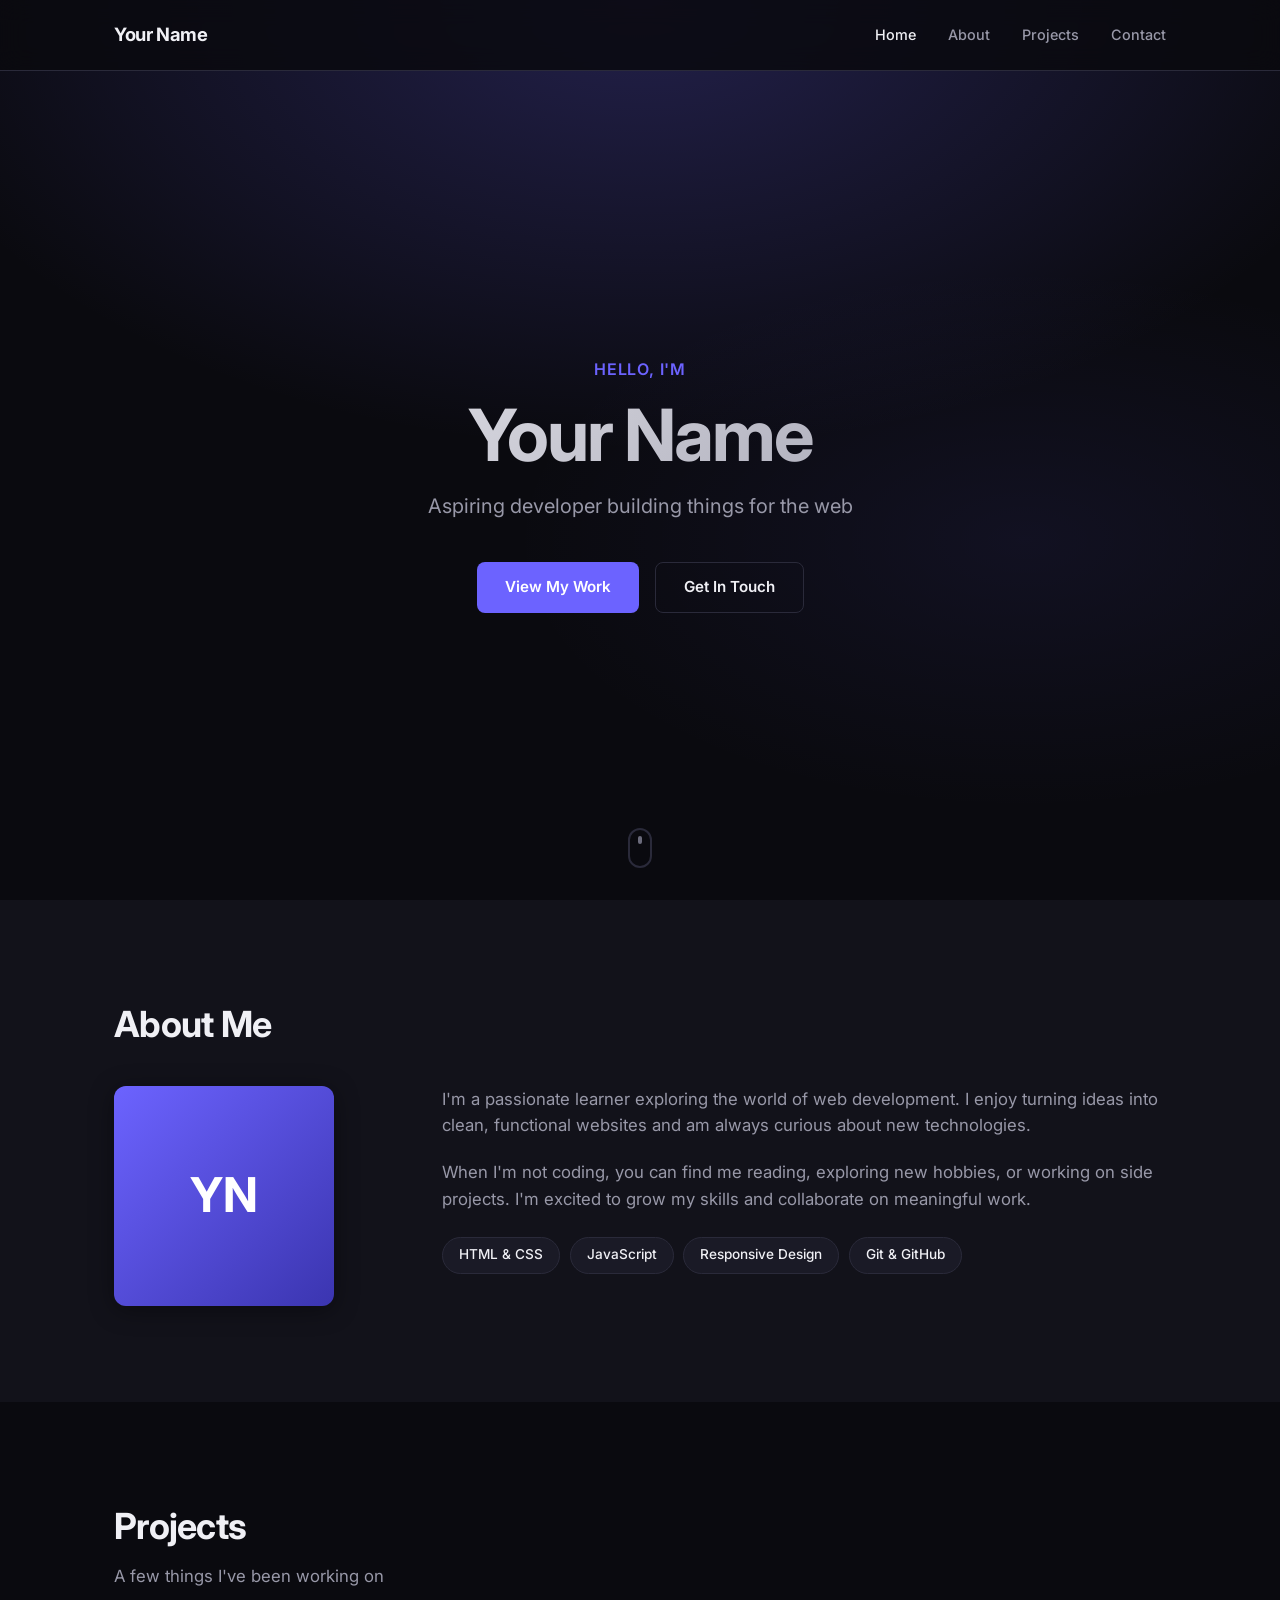
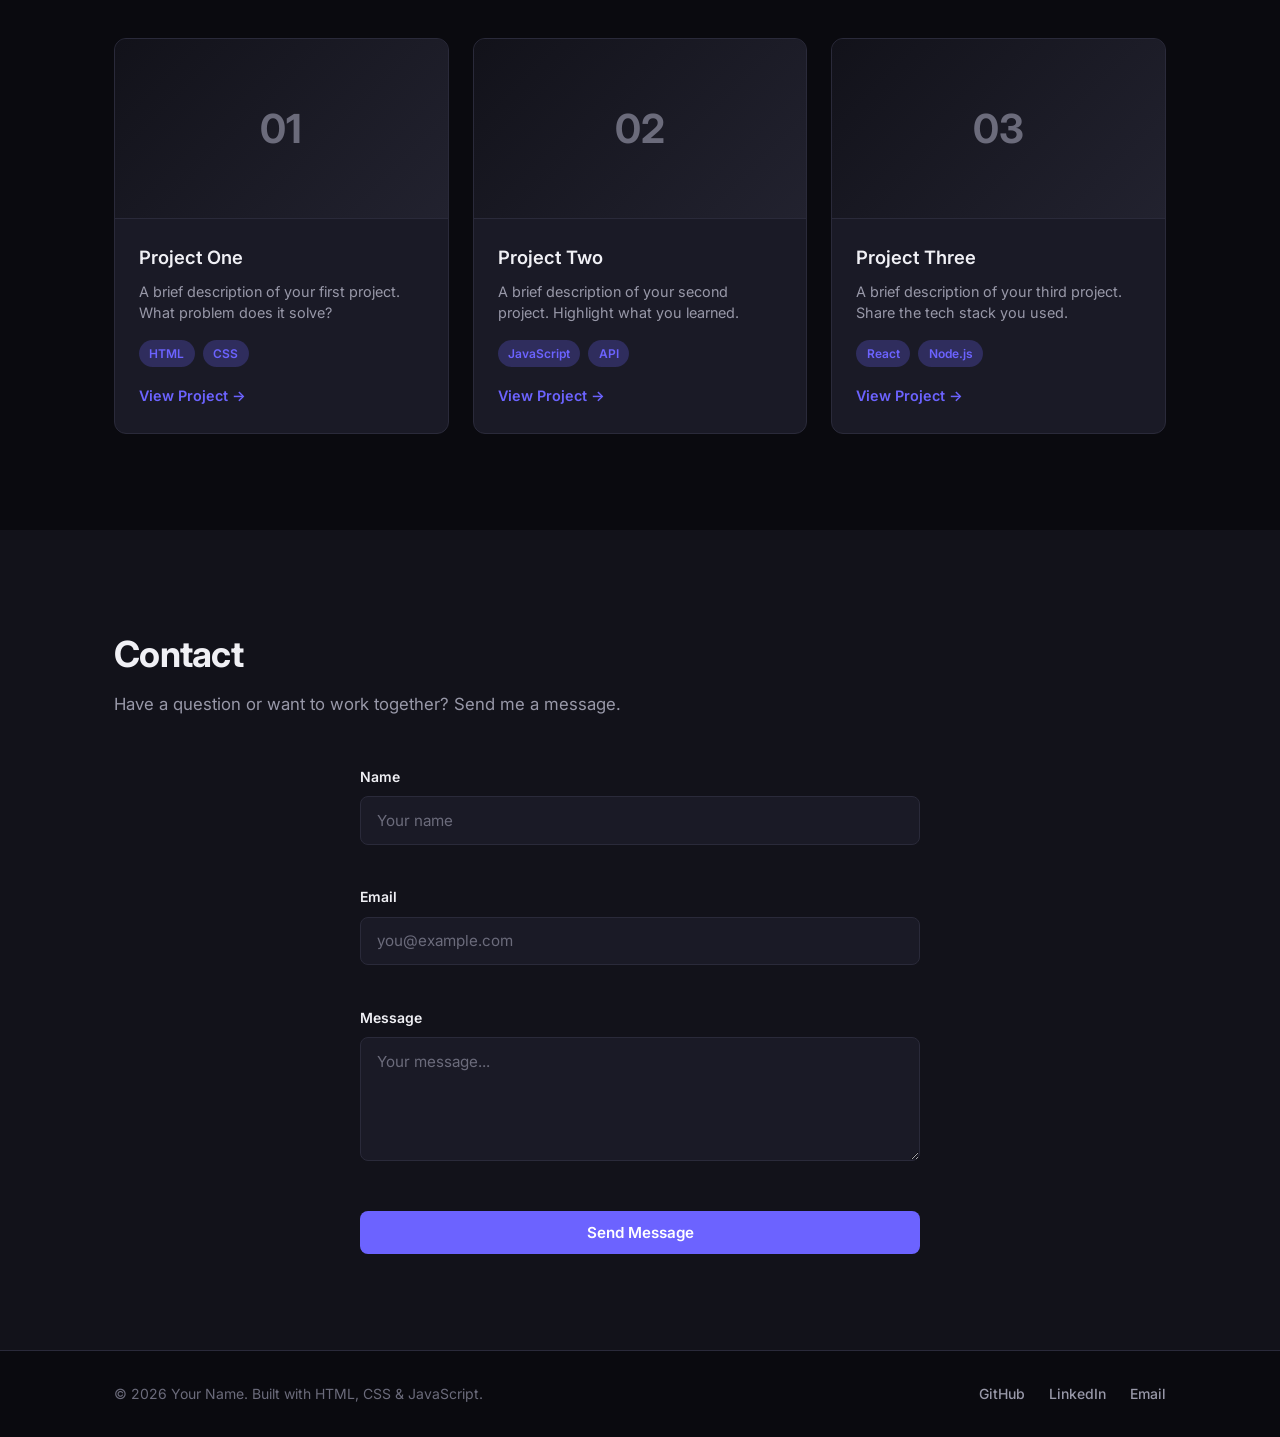
==== index.html @ 547bffca "Initial commit: personal portfolio website" ====
<!DOCTYPE html>
<html lang="en">
<head>
  <meta charset="UTF-8">
  <meta name="viewport" content="width=device-width, initial-scale=1.0">
  <meta name="description" content="Personal portfolio website">
  <title>Your Name — Portfolio</title>
  <link rel="preconnect" href="https://fonts.googleapis.com">
  <link rel="preconnect" href="https://fonts.gstatic.com" crossorigin>
  <link href="https://fonts.googleapis.com/css2?family=Inter:wght@400;500;600;700&display=swap" rel="stylesheet">
  <link rel="stylesheet" href="styles.css">
</head>
<body>

  <!-- Navigation -->
  <header class="header">
    <nav class="nav container">
      <a href="#" class="logo">Your Name</a>

      <button class="nav-toggle" aria-label="Toggle menu" aria-expanded="false">
        <span class="nav-toggle-bar"></span>
        <span class="nav-toggle-bar"></span>
        <span class="nav-toggle-bar"></span>
      </button>

      <ul class="nav-links">
        <li><a href="#home">Home</a></li>
        <li><a href="#about">About</a></li>
        <li><a href="#projects">Projects</a></li>
        <li><a href="#contact">Contact</a></li>
      </ul>
    </nav>
  </header>

  <main>

    <!-- Hero Section -->
    <section id="home" class="hero">
      <div class="hero-bg"></div>
      <div class="container hero-content">
        <p class="hero-greeting">Hello, I'm</p>
        <h1 class="hero-title">Your Name</h1>
        <p class="hero-subtitle">Aspiring developer building things for the web</p>
        <div class="hero-actions">
          <a href="#projects" class="btn btn-primary">View My Work</a>
          <a href="#contact" class="btn btn-secondary">Get In Touch</a>
        </div>
      </div>
      <a href="#about" class="scroll-hint" aria-label="Scroll down">
        <span></span>
      </a>
    </section>

    <!-- About Section -->
    <section id="about" class="section about">
      <div class="container">
        <h2 class="section-title">About Me</h2>
        <div class="about-grid">
          <div class="about-image">
            <div class="avatar-placeholder">
              <span>YN</span>
            </div>
          </div>
          <div class="about-text">
            <p>
              I'm a passionate learner exploring the world of web development.
              I enjoy turning ideas into clean, functional websites and am always
              curious about new technologies.
            </p>
            <p>
              When I'm not coding, you can find me reading, exploring new hobbies,
              or working on side projects. I'm excited to grow my skills and
              collaborate on meaningful work.
            </p>
            <ul class="skills-list">
              <li>HTML &amp; CSS</li>
              <li>JavaScript</li>
              <li>Responsive Design</li>
              <li>Git &amp; GitHub</li>
            </ul>
          </div>
        </div>
      </div>
    </section>

    <!-- Projects Section -->
    <section id="projects" class="section projects">
      <div class="container">
        <h2 class="section-title">Projects</h2>
        <p class="section-subtitle">A few things I've been working on</p>

        <div class="projects-grid">

          <article class="project-card">
            <div class="project-image">
              <div class="project-image-placeholder">01</div>
            </div>
            <div class="project-body">
              <h3>Project One</h3>
              <p>A brief description of your first project. What problem does it solve?</p>
              <div class="project-tags">
                <span>HTML</span>
                <span>CSS</span>
              </div>
              <a href="#" class="project-link">View Project →</a>
            </div>
          </article>

          <article class="project-card">
            <div class="project-image">
              <div class="project-image-placeholder">02</div>
            </div>
            <div class="project-body">
              <h3>Project Two</h3>
              <p>A brief description of your second project. Highlight what you learned.</p>
              <div class="project-tags">
                <span>JavaScript</span>
                <span>API</span>
              </div>
              <a href="#" class="project-link">View Project →</a>
            </div>
          </article>

          <article class="project-card">
            <div class="project-image">
              <div class="project-image-placeholder">03</div>
            </div>
            <div class="project-body">
              <h3>Project Three</h3>
              <p>A brief description of your third project. Share the tech stack you used.</p>
              <div class="project-tags">
                <span>React</span>
                <span>Node.js</span>
              </div>
              <a href="#" class="project-link">View Project →</a>
            </div>
          </article>

        </div>
      </div>
    </section>

    <!-- Contact Section -->
    <section id="contact" class="section contact">
      <div class="container">
        <h2 class="section-title">Contact</h2>
        <p class="section-subtitle">Have a question or want to work together? Send me a message.</p>

        <form class="contact-form" id="contact-form" novalidate>
          <div class="form-group">
            <label for="name">Name</label>
            <input type="text" id="name" name="name" placeholder="Your name" required>
            <span class="form-error" id="name-error"></span>
          </div>

          <div class="form-group">
            <label for="email">Email</label>
            <input type="email" id="email" name="email" placeholder="you@example.com" required>
            <span class="form-error" id="email-error"></span>
          </div>

          <div class="form-group">
            <label for="message">Message</label>
            <textarea id="message" name="message" rows="5" placeholder="Your message..." required></textarea>
            <span class="form-error" id="message-error"></span>
          </div>

          <button type="submit" class="btn btn-primary btn-full">Send Message</button>
          <p class="form-success" id="form-success" hidden>Thanks! Your message has been sent.</p>
        </form>
      </div>
    </section>

  </main>

  <!-- Footer -->
  <footer class="footer">
    <div class="container footer-content">
      <p>&copy; 2026 Your Name. Built with HTML, CSS &amp; JavaScript.</p>
      <div class="footer-links">
        <a href="https://github.com" target="_blank" rel="noopener noreferrer">GitHub</a>
        <a href="https://linkedin.com" target="_blank" rel="noopener noreferrer">LinkedIn</a>
        <a href="mailto:you@example.com">Email</a>
      </div>
    </div>
  </footer>

  <script src="script.js"></script>
</body>
</html>
---- styles.css ----
/* ============================================
   CSS Variables — change these to customize
   ============================================ */
:root {
  --bg-primary: #0a0a0f;
  --bg-secondary: #12121a;
  --bg-card: #1a1a26;
  --bg-card-hover: #22222f;

  --text-primary: #f0f0f5;
  --text-secondary: #9898a8;
  --text-muted: #6b6b7b;

  --accent: #6c63ff;
  --accent-hover: #5a52e0;
  --accent-glow: rgba(108, 99, 255, 0.25);

  --border: #2a2a3a;
  --error: #ff6b6b;
  --success: #51cf66;

  --radius: 12px;
  --radius-sm: 8px;
  --shadow: 0 4px 24px rgba(0, 0, 0, 0.4);

  --font: 'Inter', -apple-system, BlinkMacSystemFont, sans-serif;
  --transition: 0.25s ease;
}

/* ============================================
   Reset & Base
   ============================================ */
*,
*::before,
*::after {
  box-sizing: border-box;
  margin: 0;
  padding: 0;
}

html {
  scroll-behavior: smooth;
  scroll-padding-top: 80px;
}

body {
  font-family: var(--font);
  background-color: var(--bg-primary);
  color: var(--text-primary);
  line-height: 1.6;
  -webkit-font-smoothing: antialiased;
}

img {
  max-width: 100%;
  display: block;
}

a {
  color: inherit;
  text-decoration: none;
}

ul {
  list-style: none;
}

/* ============================================
   Layout
   ============================================ */
.container {
  width: 100%;
  max-width: 1100px;
  margin: 0 auto;
  padding: 0 1.5rem;
}

.section {
  padding: 6rem 0;
}

.section-title {
  font-size: clamp(1.75rem, 4vw, 2.25rem);
  font-weight: 700;
  margin-bottom: 0.5rem;
  letter-spacing: -0.02em;
}

.section-subtitle {
  color: var(--text-secondary);
  margin-bottom: 3rem;
  font-size: 1.05rem;
}

/* ============================================
   Header & Navigation
   ============================================ */
.header {
  position: fixed;
  top: 0;
  left: 0;
  right: 0;
  z-index: 100;
  background: rgba(10, 10, 15, 0.85);
  backdrop-filter: blur(12px);
  -webkit-backdrop-filter: blur(12px);
  border-bottom: 1px solid var(--border);
}

.nav {
  display: flex;
  align-items: center;
  justify-content: space-between;
  height: 70px;
}

.logo {
  font-weight: 700;
  font-size: 1.15rem;
  color: var(--text-primary);
  letter-spacing: -0.02em;
}

.nav-links {
  display: flex;
  gap: 2rem;
}

.nav-links a {
  color: var(--text-secondary);
  font-size: 0.9rem;
  font-weight: 500;
  transition: color var(--transition);
}

.nav-links a:hover,
.nav-links a.active {
  color: var(--text-primary);
}

/* Mobile menu toggle */
.nav-toggle {
  display: none;
  flex-direction: column;
  gap: 5px;
  background: none;
  border: none;
  cursor: pointer;
  padding: 4px;
}

.nav-toggle-bar {
  display: block;
  width: 22px;
  height: 2px;
  background: var(--text-primary);
  border-radius: 2px;
  transition: transform var(--transition), opacity var(--transition);
}

/* ============================================
   Buttons
   ============================================ */
.btn {
  display: inline-flex;
  align-items: center;
  justify-content: center;
  padding: 0.75rem 1.75rem;
  border-radius: var(--radius-sm);
  font-size: 0.95rem;
  font-weight: 600;
  font-family: var(--font);
  cursor: pointer;
  border: none;
  transition: background var(--transition), transform var(--transition), box-shadow var(--transition);
}

.btn-primary {
  background: var(--accent);
  color: #fff;
}

.btn-primary:hover {
  background: var(--accent-hover);
  transform: translateY(-2px);
  box-shadow: 0 6px 20px var(--accent-glow);
}

.btn-secondary {
  background: transparent;
  color: var(--text-primary);
  border: 1px solid var(--border);
}

.btn-secondary:hover {
  border-color: var(--text-secondary);
  transform: translateY(-2px);
}

.btn-full {
  width: 100%;
}

/* ============================================
   Hero Section
   ============================================ */
.hero {
  position: relative;
  min-height: 100vh;
  display: flex;
  align-items: center;
  justify-content: center;
  overflow: hidden;
}

.hero-bg {
  position: absolute;
  inset: 0;
  background:
    radial-gradient(ellipse 60% 50% at 50% 0%, var(--accent-glow), transparent),
    radial-gradient(ellipse 40% 30% at 80% 60%, rgba(108, 99, 255, 0.08), transparent);
  pointer-events: none;
}

.hero-content {
  position: relative;
  text-align: center;
  padding-top: 70px;
}

.hero-greeting {
  color: var(--accent);
  font-weight: 600;
  font-size: 1rem;
  letter-spacing: 0.05em;
  text-transform: uppercase;
  margin-bottom: 0.75rem;
}

.hero-title {
  font-size: clamp(2.5rem, 8vw, 4.5rem);
  font-weight: 700;
  letter-spacing: -0.03em;
  line-height: 1.1;
  margin-bottom: 1rem;
  background: linear-gradient(135deg, var(--text-primary) 0%, var(--text-secondary) 100%);
  -webkit-background-clip: text;
  -webkit-text-fill-color: transparent;
  background-clip: text;
}

.hero-subtitle {
  font-size: clamp(1rem, 2.5vw, 1.25rem);
  color: var(--text-secondary);
  max-width: 480px;
  margin: 0 auto 2.5rem;
}

.hero-actions {
  display: flex;
  gap: 1rem;
  justify-content: center;
  flex-wrap: wrap;
}

/* Scroll hint animation */
.scroll-hint {
  position: absolute;
  bottom: 2rem;
  left: 50%;
  transform: translateX(-50%);
  width: 24px;
  height: 40px;
  border: 2px solid var(--border);
  border-radius: 12px;
  display: flex;
  justify-content: center;
  padding-top: 6px;
}

.scroll-hint span {
  display: block;
  width: 4px;
  height: 8px;
  background: var(--text-muted);
  border-radius: 2px;
  animation: scroll-bounce 2s infinite;
}

@keyframes scroll-bounce {
  0%, 100% { transform: translateY(0); opacity: 1; }
  50% { transform: translateY(8px); opacity: 0.3; }
}

/* ============================================
   About Section
   ============================================ */
.about {
  background: var(--bg-secondary);
}

.about-grid {
  display: grid;
  grid-template-columns: 280px 1fr;
  gap: 3rem;
  align-items: start;
  margin-top: 2rem;
}

.avatar-placeholder {
  width: 220px;
  height: 220px;
  border-radius: var(--radius);
  background: linear-gradient(135deg, var(--accent) 0%, #3b35b0 100%);
  display: flex;
  align-items: center;
  justify-content: center;
  font-size: 3rem;
  font-weight: 700;
  color: #fff;
  box-shadow: var(--shadow);
}

.about-text p {
  color: var(--text-secondary);
  margin-bottom: 1.25rem;
  font-size: 1.05rem;
}

.skills-list {
  display: flex;
  flex-wrap: wrap;
  gap: 0.6rem;
  margin-top: 1.5rem;
}

.skills-list li {
  background: var(--bg-card);
  border: 1px solid var(--border);
  padding: 0.4rem 1rem;
  border-radius: 100px;
  font-size: 0.85rem;
  font-weight: 500;
  color: var(--text-primary);
}

/* ============================================
   Projects Section
   ============================================ */
.projects-grid {
  display: grid;
  grid-template-columns: repeat(auto-fill, minmax(300px, 1fr));
  gap: 1.5rem;
}

.project-card {
  background: var(--bg-card);
  border: 1px solid var(--border);
  border-radius: var(--radius);
  overflow: hidden;
  transition: transform var(--transition), border-color var(--transition), box-shadow var(--transition);
}

.project-card:hover {
  transform: translateY(-4px);
  border-color: rgba(108, 99, 255, 0.4);
  box-shadow: var(--shadow);
}

.project-image-placeholder {
  height: 180px;
  background: linear-gradient(135deg, var(--bg-secondary) 0%, var(--bg-card-hover) 100%);
  display: flex;
  align-items: center;
  justify-content: center;
  font-size: 2.5rem;
  font-weight: 700;
  color: var(--text-muted);
  border-bottom: 1px solid var(--border);
}

.project-body {
  padding: 1.5rem;
}

.project-body h3 {
  font-size: 1.15rem;
  font-weight: 600;
  margin-bottom: 0.5rem;
}

.project-body p {
  color: var(--text-secondary);
  font-size: 0.9rem;
  margin-bottom: 1rem;
  line-height: 1.5;
}

.project-tags {
  display: flex;
  flex-wrap: wrap;
  gap: 0.5rem;
  margin-bottom: 1rem;
}

.project-tags span {
  font-size: 0.75rem;
  font-weight: 600;
  color: var(--accent);
  background: var(--accent-glow);
  padding: 0.25rem 0.65rem;
  border-radius: 100px;
}

.project-link {
  font-size: 0.9rem;
  font-weight: 600;
  color: var(--accent);
  transition: color var(--transition);
}

.project-link:hover {
  color: var(--accent-hover);
}

/* ============================================
   Contact Section
   ============================================ */
.contact {
  background: var(--bg-secondary);
}

.contact-form {
  max-width: 560px;
  margin: 0 auto;
}

.form-group {
  margin-bottom: 1.25rem;
}

.form-group label {
  display: block;
  font-size: 0.875rem;
  font-weight: 600;
  margin-bottom: 0.5rem;
  color: var(--text-primary);
}

.form-group input,
.form-group textarea {
  width: 100%;
  padding: 0.85rem 1rem;
  background: var(--bg-card);
  border: 1px solid var(--border);
  border-radius: var(--radius-sm);
  color: var(--text-primary);
  font-family: var(--font);
  font-size: 0.95rem;
  transition: border-color var(--transition), box-shadow var(--transition);
  resize: vertical;
}

.form-group input::placeholder,
.form-group textarea::placeholder {
  color: var(--text-muted);
}

.form-group input:focus,
.form-group textarea:focus {
  outline: none;
  border-color: var(--accent);
  box-shadow: 0 0 0 3px var(--accent-glow);
}

.form-error {
  display: block;
  color: var(--error);
  font-size: 0.8rem;
  margin-top: 0.4rem;
  min-height: 1.2em;
}

.form-success {
  text-align: center;
  color: var(--success);
  font-weight: 500;
  margin-top: 1rem;
  font-size: 0.95rem;
}

/* ============================================
   Footer
   ============================================ */
.footer {
  border-top: 1px solid var(--border);
  padding: 2rem 0;
}

.footer-content {
  display: flex;
  align-items: center;
  justify-content: space-between;
  flex-wrap: wrap;
  gap: 1rem;
}

.footer-content p {
  color: var(--text-muted);
  font-size: 0.875rem;
}

.footer-links {
  display: flex;
  gap: 1.5rem;
}

.footer-links a {
  color: var(--text-secondary);
  font-size: 0.875rem;
  font-weight: 500;
  transition: color var(--transition);
}

.footer-links a:hover {
  color: var(--accent);
}

/* ============================================
   Responsive — Mobile
   ============================================ */
@media (max-width: 768px) {
  .nav-toggle {
    display: flex;
  }

  .nav-links {
    position: fixed;
    top: 70px;
    left: 0;
    right: 0;
    background: rgba(10, 10, 15, 0.97);
    backdrop-filter: blur(12px);
    flex-direction: column;
    align-items: center;
    padding: 2rem;
    gap: 1.5rem;
    border-bottom: 1px solid var(--border);
    transform: translateY(-110%);
    opacity: 0;
    pointer-events: none;
    transition: transform var(--transition), opacity var(--transition);
  }

  .nav-links.open {
    transform: translateY(0);
    opacity: 1;
    pointer-events: all;
  }

  .nav-toggle.open .nav-toggle-bar:nth-child(1) {
    transform: translateY(7px) rotate(45deg);
  }

  .nav-toggle.open .nav-toggle-bar:nth-child(2) {
    opacity: 0;
  }

  .nav-toggle.open .nav-toggle-bar:nth-child(3) {
    transform: translateY(-7px) rotate(-45deg);
  }

  .about-grid {
    grid-template-columns: 1fr;
    text-align: center;
  }

  .about-image {
    display: flex;
    justify-content: center;
  }

  .skills-list {
    justify-content: center;
  }

  .footer-content {
    flex-direction: column;
    text-align: center;
  }

  .scroll-hint {
    display: none;
  }
}

@media (max-width: 480px) {
  .hero-actions {
    flex-direction: column;
    align-items: center;
  }

  .btn {
    width: 100%;
    max-width: 280px;
  }
}
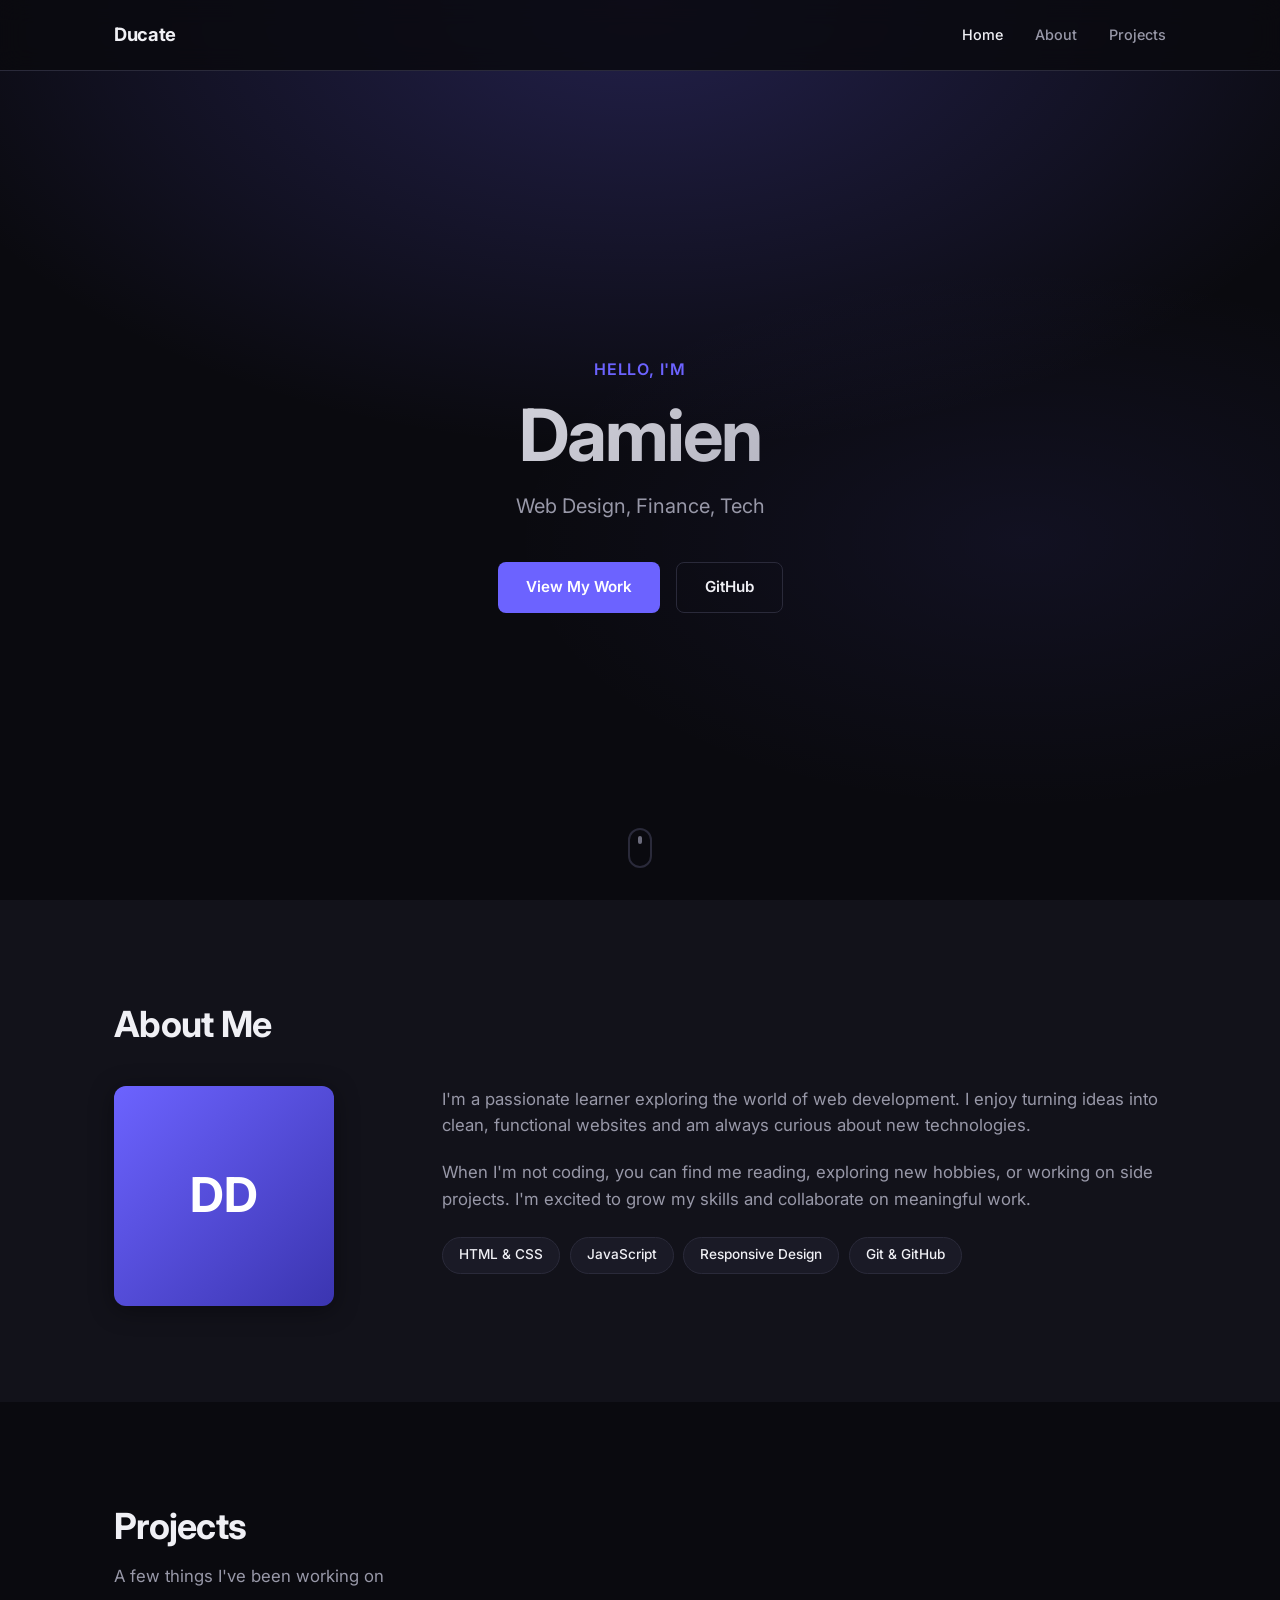
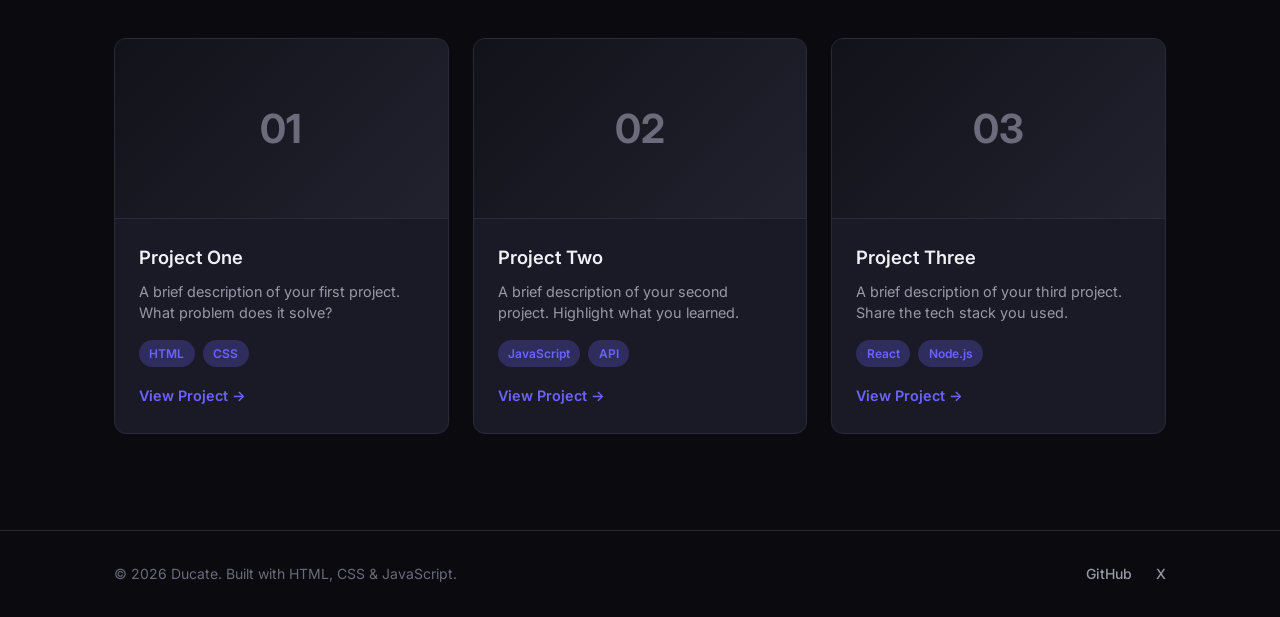
==== commit 4f649d32: "Update branding and remove contact section Rebrand site to Ducate with Damien as hero name, update t" ====
--- a/index.html
+++ b/index.html
@@ -4,7 +4,7 @@
   <meta charset="UTF-8">
   <meta name="viewport" content="width=device-width, initial-scale=1.0">
   <meta name="description" content="Personal portfolio website">
-  <title>Your Name — Portfolio</title>
+  <title>Ducate — Portfolio</title>
   <link rel="preconnect" href="https://fonts.googleapis.com">
   <link rel="preconnect" href="https://fonts.gstatic.com" crossorigin>
   <link href="https://fonts.googleapis.com/css2?family=Inter:wght@400;500;600;700&display=swap" rel="stylesheet">
@@ -15,7 +15,7 @@
   <!-- Navigation -->
   <header class="header">
     <nav class="nav container">
-      <a href="#" class="logo">Your Name</a>
+      <a href="#" class="logo">Ducate</a>
 
       <button class="nav-toggle" aria-label="Toggle menu" aria-expanded="false">
         <span class="nav-toggle-bar"></span>
@@ -27,7 +27,6 @@
         <li><a href="#home">Home</a></li>
         <li><a href="#about">About</a></li>
         <li><a href="#projects">Projects</a></li>
-        <li><a href="#contact">Contact</a></li>
       </ul>
     </nav>
   </header>
@@ -39,11 +38,11 @@
       <div class="hero-bg"></div>
       <div class="container hero-content">
         <p class="hero-greeting">Hello, I'm</p>
-        <h1 class="hero-title">Your Name</h1>
-        <p class="hero-subtitle">Aspiring developer building things for the web</p>
+        <h1 class="hero-title">Damien</h1>
+        <p class="hero-subtitle">Web Design, Finance, Tech</p>
         <div class="hero-actions">
           <a href="#projects" class="btn btn-primary">View My Work</a>
-          <a href="#contact" class="btn btn-secondary">Get In Touch</a>
+          <a href="https://github.com/DamienDucate" class="btn btn-secondary" target="_blank" rel="noopener noreferrer">GitHub</a>
         </div>
       </div>
       <a href="#about" class="scroll-hint" aria-label="Scroll down">
@@ -58,7 +57,7 @@
         <div class="about-grid">
           <div class="about-image">
             <div class="avatar-placeholder">
-              <span>YN</span>
+              <span>DD</span>
             </div>
           </div>
           <div class="about-text">
@@ -140,47 +139,15 @@
       </div>
     </section>
 
-    <!-- Contact Section -->
-    <section id="contact" class="section contact">
-      <div class="container">
-        <h2 class="section-title">Contact</h2>
-        <p class="section-subtitle">Have a question or want to work together? Send me a message.</p>
-
-        <form class="contact-form" id="contact-form" novalidate>
-          <div class="form-group">
-            <label for="name">Name</label>
-            <input type="text" id="name" name="name" placeholder="Your name" required>
-            <span class="form-error" id="name-error"></span>
-          </div>
-
-          <div class="form-group">
-            <label for="email">Email</label>
-            <input type="email" id="email" name="email" placeholder="you@example.com" required>
-            <span class="form-error" id="email-error"></span>
-          </div>
-
-          <div class="form-group">
-            <label for="message">Message</label>
-            <textarea id="message" name="message" rows="5" placeholder="Your message..." required></textarea>
-            <span class="form-error" id="message-error"></span>
-          </div>
-
-          <button type="submit" class="btn btn-primary btn-full">Send Message</button>
-          <p class="form-success" id="form-success" hidden>Thanks! Your message has been sent.</p>
-        </form>
-      </div>
-    </section>
-
   </main>
 
   <!-- Footer -->
   <footer class="footer">
     <div class="container footer-content">
-      <p>&copy; 2026 Your Name. Built with HTML, CSS &amp; JavaScript.</p>
+      <p>&copy; 2026 Ducate. Built with HTML, CSS &amp; JavaScript.</p>
       <div class="footer-links">
-        <a href="https://github.com" target="_blank" rel="noopener noreferrer">GitHub</a>
-        <a href="https://linkedin.com" target="_blank" rel="noopener noreferrer">LinkedIn</a>
-        <a href="mailto:you@example.com">Email</a>
+        <a href="https://github.com/DamienDucate" target="_blank" rel="noopener noreferrer">GitHub</a>
+        <a href="https://x.com/Damien_Ducate" target="_blank" rel="noopener noreferrer">X</a>
       </div>
     </div>
   </footer>
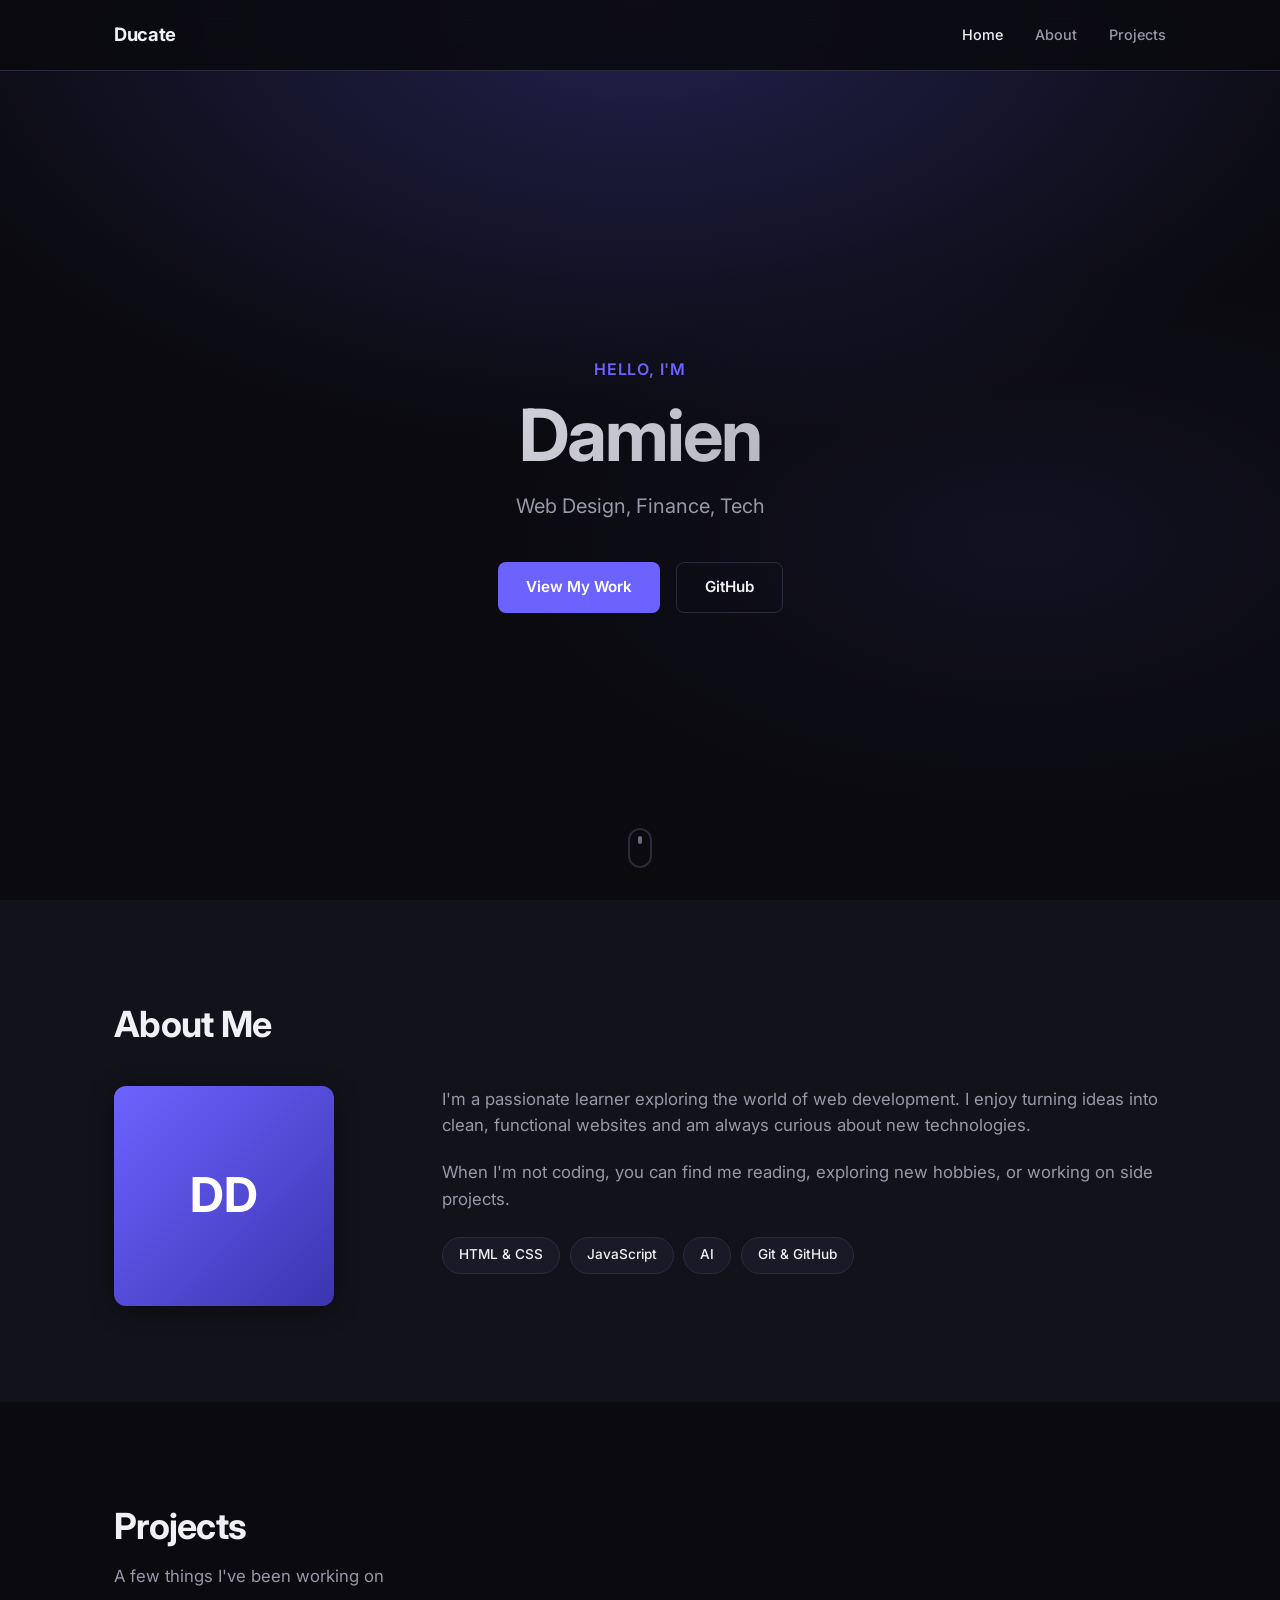
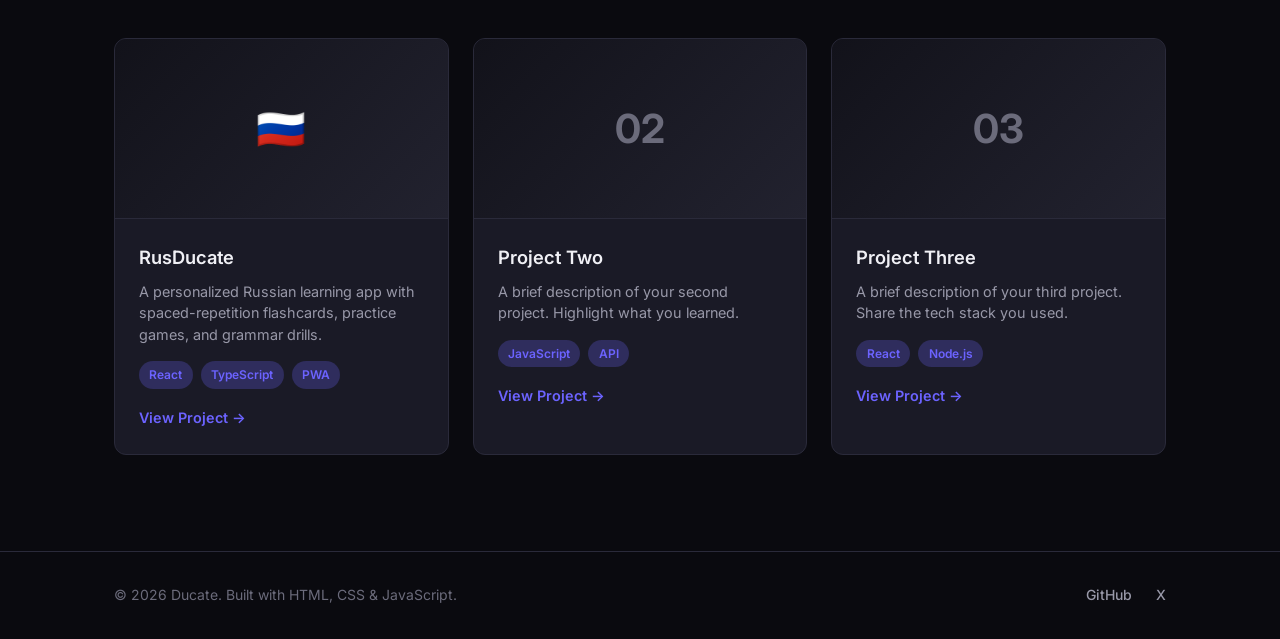
==== commit 1badfb75: "Add RusDucate app and update portfolio - Deploy RusDucate at /rus for ducate.com/rus - Replace Proje" ====
--- a/index.html
+++ b/index.html
@@ -68,13 +68,12 @@
             </p>
             <p>
               When I'm not coding, you can find me reading, exploring new hobbies,
-              or working on side projects. I'm excited to grow my skills and
-              collaborate on meaningful work.
+              or working on side projects.
             </p>
             <ul class="skills-list">
               <li>HTML &amp; CSS</li>
               <li>JavaScript</li>
-              <li>Responsive Design</li>
+              <li>AI</li>
               <li>Git &amp; GitHub</li>
             </ul>
           </div>
@@ -92,16 +91,17 @@
 
           <article class="project-card">
             <div class="project-image">
-              <div class="project-image-placeholder">01</div>
+              <div class="project-image-placeholder">🇷🇺</div>
             </div>
             <div class="project-body">
-              <h3>Project One</h3>
-              <p>A brief description of your first project. What problem does it solve?</p>
+              <h3>RusDucate</h3>
+              <p>A personalized Russian learning app with spaced-repetition flashcards, practice games, and grammar drills.</p>
               <div class="project-tags">
-                <span>HTML</span>
-                <span>CSS</span>
+                <span>React</span>
+                <span>TypeScript</span>
+                <span>PWA</span>
               </div>
-              <a href="#" class="project-link">View Project →</a>
+              <a href="/rus/" class="project-link">View Project →</a>
             </div>
           </article>
 
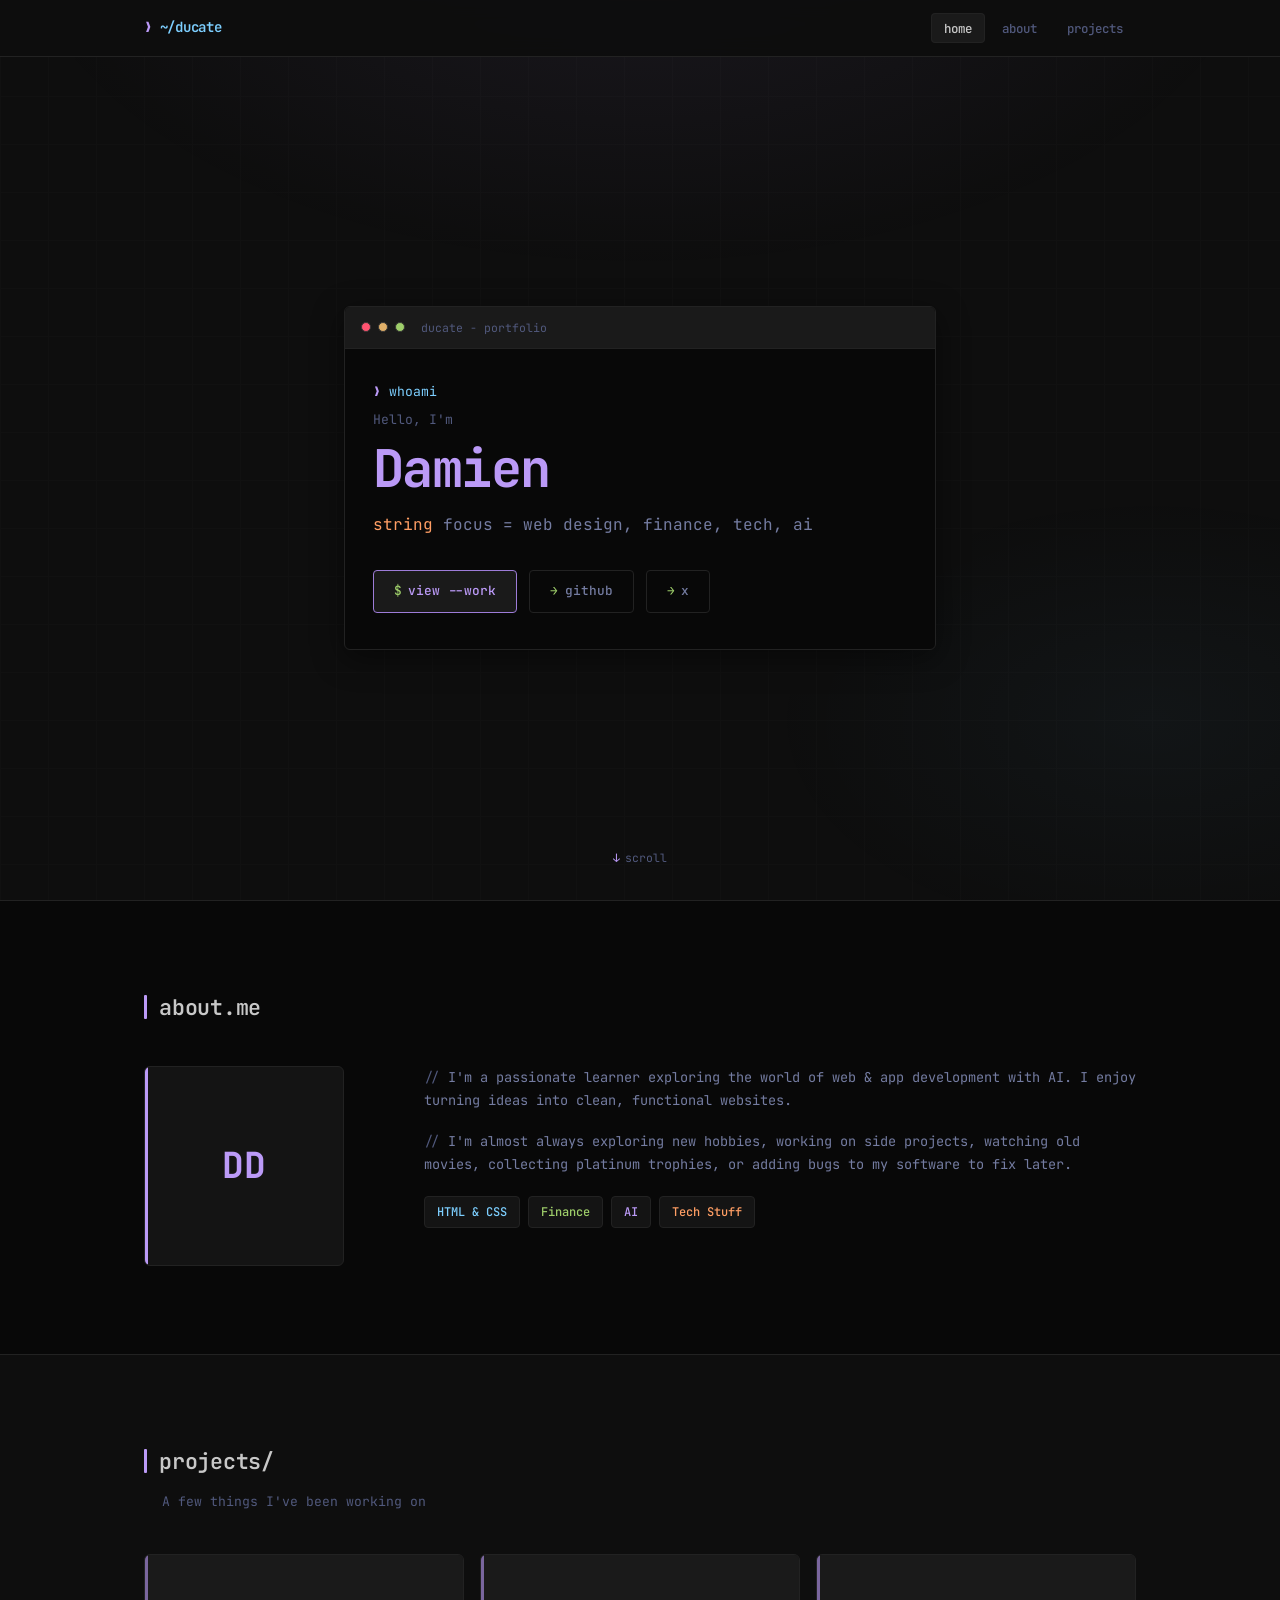
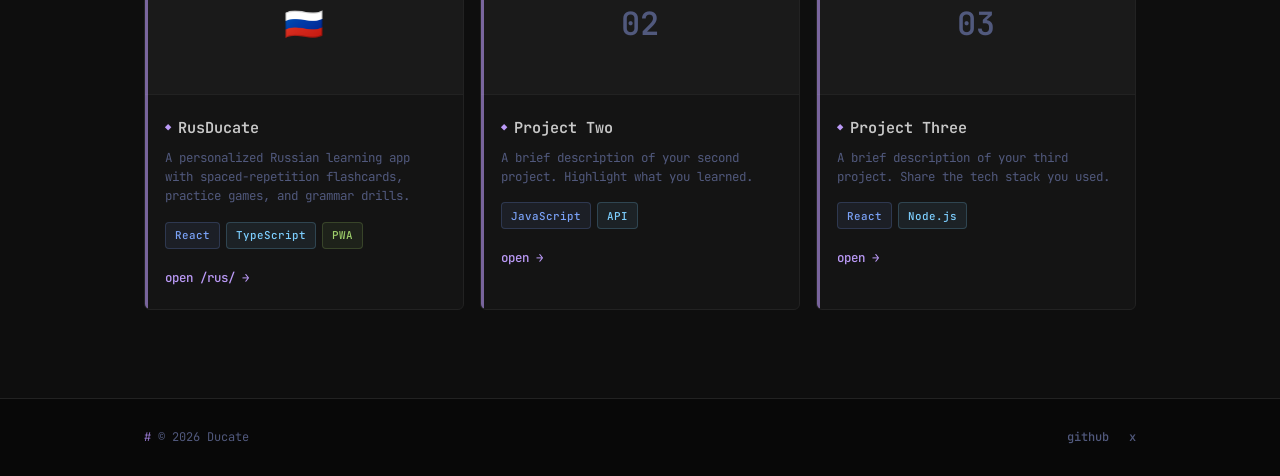
==== commit 52fe8c68: "Apply GrokNight design and update portfolio content - Restyle site with GrokNight colors, JetBrains " ====
--- a/index.html
+++ b/index.html
@@ -4,18 +4,20 @@
   <meta charset="UTF-8">
   <meta name="viewport" content="width=device-width, initial-scale=1.0">
   <meta name="description" content="Personal portfolio website">
-  <title>Ducate — Portfolio</title>
+  <title>Ducate</title>
   <link rel="preconnect" href="https://fonts.googleapis.com">
   <link rel="preconnect" href="https://fonts.gstatic.com" crossorigin>
-  <link href="https://fonts.googleapis.com/css2?family=Inter:wght@400;500;600;700&display=swap" rel="stylesheet">
+  <link href="https://fonts.googleapis.com/css2?family=JetBrains+Mono:wght@400;500;600;700&display=swap" rel="stylesheet">
   <link rel="stylesheet" href="styles.css">
 </head>
 <body>
 
-  <!-- Navigation -->
   <header class="header">
     <nav class="nav container">
-      <a href="#" class="logo">Ducate</a>
+      <a href="#" class="logo">
+        <span class="logo-prompt">❯</span>
+        <span class="logo-path">~/ducate</span>
+      </a>
 
       <button class="nav-toggle" aria-label="Toggle menu" aria-expanded="false">
         <span class="nav-toggle-bar"></span>
@@ -24,36 +26,58 @@
       </button>
 
       <ul class="nav-links">
-        <li><a href="#home">Home</a></li>
-        <li><a href="#about">About</a></li>
-        <li><a href="#projects">Projects</a></li>
+        <li><a href="#home">home</a></li>
+        <li><a href="#about">about</a></li>
+        <li><a href="#projects">projects</a></li>
       </ul>
     </nav>
   </header>
 
   <main>
 
-    <!-- Hero Section -->
     <section id="home" class="hero">
       <div class="hero-bg"></div>
       <div class="container hero-content">
-        <p class="hero-greeting">Hello, I'm</p>
-        <h1 class="hero-title">Damien</h1>
-        <p class="hero-subtitle">Web Design, Finance, Tech</p>
-        <div class="hero-actions">
-          <a href="#projects" class="btn btn-primary">View My Work</a>
-          <a href="https://github.com/DamienDucate" class="btn btn-secondary" target="_blank" rel="noopener noreferrer">GitHub</a>
+        <div class="hero-terminal">
+          <div class="hero-terminal-bar">
+            <span class="terminal-dot terminal-dot--red"></span>
+            <span class="terminal-dot terminal-dot--yellow"></span>
+            <span class="terminal-dot terminal-dot--green"></span>
+            <span class="hero-terminal-title">ducate - portfolio</span>
+          </div>
+          <div class="hero-terminal-body">
+            <div class="hero-line">
+              <span class="hero-prompt">❯</span>
+              <span class="hero-command">whoami</span>
+            </div>
+            <p class="hero-greeting">Hello, I'm</p>
+            <h1 class="hero-title"><span class="accent">Damien</span></h1>
+            <p class="hero-subtitle">
+              <span class="type">string</span> focus = web design, finance, tech, ai
+            </p>
+            <div class="hero-actions">
+              <a href="#projects" class="btn btn-primary">
+                <span class="btn-prefix">$</span> view --work
+              </a>
+              <a href="https://github.com/DamienDucate" class="btn btn-secondary" target="_blank" rel="noopener noreferrer">
+                <span class="btn-prefix">→</span> github
+              </a>
+              <a href="https://x.com/Damien_Ducate" class="btn btn-secondary" target="_blank" rel="noopener noreferrer">
+                <span class="btn-prefix">→</span> x
+              </a>
+            </div>
+          </div>
         </div>
       </div>
-      <a href="#about" class="scroll-hint" aria-label="Scroll down">
-        <span></span>
-      </a>
+      <a href="#about" class="scroll-hint" aria-label="Scroll down">scroll</a>
     </section>
 
-    <!-- About Section -->
     <section id="about" class="section about">
       <div class="container">
-        <h2 class="section-title">About Me</h2>
+        <div class="section-header">
+          <span class="section-accent"></span>
+          <h2 class="section-title">about.me</h2>
+        </div>
         <div class="about-grid">
           <div class="about-image">
             <div class="avatar-placeholder">
@@ -62,29 +86,32 @@
           </div>
           <div class="about-text">
             <p>
-              I'm a passionate learner exploring the world of web development.
-              I enjoy turning ideas into clean, functional websites and am always
-              curious about new technologies.
+              I'm a passionate learner exploring the world of web &amp; app
+              development with AI. I enjoy turning ideas into clean, functional
+              websites.
             </p>
             <p>
-              When I'm not coding, you can find me reading, exploring new hobbies,
-              or working on side projects.
+              I'm almost always exploring new hobbies, working on side projects,
+              watching old movies, collecting platinum trophies, or adding bugs to
+              my software to fix later.
             </p>
             <ul class="skills-list">
               <li>HTML &amp; CSS</li>
-              <li>JavaScript</li>
+              <li>Finance</li>
               <li>AI</li>
-              <li>Git &amp; GitHub</li>
+              <li>Tech Stuff</li>
             </ul>
           </div>
         </div>
       </div>
     </section>
 
-    <!-- Projects Section -->
     <section id="projects" class="section projects">
       <div class="container">
-        <h2 class="section-title">Projects</h2>
+        <div class="section-header">
+          <span class="section-accent"></span>
+          <h2 class="section-title">projects/</h2>
+        </div>
         <p class="section-subtitle">A few things I've been working on</p>
 
         <div class="projects-grid">
@@ -101,7 +128,7 @@
                 <span>TypeScript</span>
                 <span>PWA</span>
               </div>
-              <a href="/rus/" class="project-link">View Project →</a>
+              <a href="/rus/" class="project-link">open /rus/ →</a>
             </div>
           </article>
 
@@ -116,7 +143,7 @@
                 <span>JavaScript</span>
                 <span>API</span>
               </div>
-              <a href="#" class="project-link">View Project →</a>
+              <a href="#" class="project-link">open →</a>
             </div>
           </article>
 
@@ -131,7 +158,7 @@
                 <span>React</span>
                 <span>Node.js</span>
               </div>
-              <a href="#" class="project-link">View Project →</a>
+              <a href="#" class="project-link">open →</a>
             </div>
           </article>
 
@@ -141,13 +168,12 @@
 
   </main>
 
-  <!-- Footer -->
   <footer class="footer">
     <div class="container footer-content">
-      <p>&copy; 2026 Ducate. Built with HTML, CSS &amp; JavaScript.</p>
+      <p>&copy; 2026 Ducate</p>
       <div class="footer-links">
-        <a href="https://github.com/DamienDucate" target="_blank" rel="noopener noreferrer">GitHub</a>
-        <a href="https://x.com/Damien_Ducate" target="_blank" rel="noopener noreferrer">X</a>
+        <a href="https://github.com/DamienDucate" target="_blank" rel="noopener noreferrer">github</a>
+        <a href="https://x.com/Damien_Ducate" target="_blank" rel="noopener noreferrer">x</a>
       </div>
     </div>
   </footer>
--- a/styles.css
+++ b/styles.css
@@ -1,30 +1,37 @@
 /* ============================================
-   CSS Variables — change these to customize
+   GrokNight-inspired design tokens
    ============================================ */
 :root {
-  --bg-primary: #0a0a0f;
-  --bg-secondary: #12121a;
-  --bg-card: #1a1a26;
-  --bg-card-hover: #22222f;
-
-  --text-primary: #f0f0f5;
-  --text-secondary: #9898a8;
-  --text-muted: #6b6b7b;
-
-  --accent: #6c63ff;
-  --accent-hover: #5a52e0;
-  --accent-glow: rgba(108, 99, 255, 0.25);
-
-  --border: #2a2a3a;
-  --error: #ff6b6b;
-  --success: #51cf66;
-
-  --radius: 12px;
-  --radius-sm: 8px;
-  --shadow: 0 4px 24px rgba(0, 0, 0, 0.4);
-
-  --font: 'Inter', -apple-system, BlinkMacSystemFont, sans-serif;
-  --transition: 0.25s ease;
+  --bg-base: #0e0e0e;
+  --bg-light: #1a1a1a;
+  --bg-dark: #080808;
+  --bg-card: #141414;
+  --bg-card-hover: #1c1c1c;
+  --bg-highlight: #1a1a1a;
+
+  --text-primary: #c8c8c8;
+  --text-secondary: #747ca1;
+  --text-muted: #51597d;
+
+  --accent: #bb9af7;
+  --accent-dim: #9d7cd8;
+  --accent-glow: rgba(187, 154, 247, 0.15);
+
+  --cyan: #7dcfff;
+  --green: #9ece6a;
+  --orange: #ff9e64;
+  --blue: #7aa2f7;
+  --red: #f7768e;
+
+  --border: #222222;
+  --border-bright: #363636;
+
+  --radius: 6px;
+  --radius-sm: 4px;
+  --shadow: 0 8px 32px rgba(0, 0, 0, 0.45);
+
+  --font-mono: 'JetBrains Mono', 'SF Mono', 'Menlo', monospace;
+  --transition: 0.2s ease;
 }
 
 /* ============================================
@@ -40,15 +47,29 @@
 
 html {
   scroll-behavior: smooth;
-  scroll-padding-top: 80px;
+  scroll-padding-top: 72px;
 }
 
 body {
-  font-family: var(--font);
-  background-color: var(--bg-primary);
+  font-family: var(--font-mono);
+  background-color: var(--bg-base);
   color: var(--text-primary);
-  line-height: 1.6;
+  line-height: 1.7;
+  font-size: 0.9rem;
   -webkit-font-smoothing: antialiased;
+}
+
+body::before {
+  content: '';
+  position: fixed;
+  inset: 0;
+  background-image:
+    linear-gradient(var(--border) 1px, transparent 1px),
+    linear-gradient(90deg, var(--border) 1px, transparent 1px);
+  background-size: 48px 48px;
+  opacity: 0.18;
+  pointer-events: none;
+  z-index: 0;
 }
 
 img {
@@ -65,31 +86,53 @@
   list-style: none;
 }
 
+main,
+.header,
+.footer {
+  position: relative;
+  z-index: 1;
+}
+
 /* ============================================
    Layout
    ============================================ */
 .container {
   width: 100%;
-  max-width: 1100px;
+  max-width: 1040px;
   margin: 0 auto;
   padding: 0 1.5rem;
 }
 
 .section {
-  padding: 6rem 0;
+  padding: 5.5rem 0;
+}
+
+.section-header {
+  display: flex;
+  align-items: center;
+  gap: 0.75rem;
+  margin-bottom: 2.5rem;
+}
+
+.section-accent {
+  width: 3px;
+  height: 1.5rem;
+  background: var(--accent);
+  border-radius: 1px;
+  flex-shrink: 0;
 }
 
 .section-title {
-  font-size: clamp(1.75rem, 4vw, 2.25rem);
-  font-weight: 700;
-  margin-bottom: 0.5rem;
-  letter-spacing: -0.02em;
+  font-size: clamp(1.1rem, 3vw, 1.35rem);
+  font-weight: 600;
+  letter-spacing: -0.01em;
+  color: var(--text-primary);
 }
 
 .section-subtitle {
-  color: var(--text-secondary);
-  margin-bottom: 3rem;
-  font-size: 1.05rem;
+  color: var(--text-muted);
+  margin: -1.75rem 0 2.5rem 1.125rem;
+  font-size: 0.82rem;
 }
 
 /* ============================================
@@ -101,9 +144,9 @@
   left: 0;
   right: 0;
   z-index: 100;
-  background: rgba(10, 10, 15, 0.85);
-  backdrop-filter: blur(12px);
-  -webkit-backdrop-filter: blur(12px);
+  background: rgba(14, 14, 14, 0.92);
+  backdrop-filter: blur(10px);
+  -webkit-backdrop-filter: blur(10px);
   border-bottom: 1px solid var(--border);
 }
 
@@ -111,50 +154,66 @@
   display: flex;
   align-items: center;
   justify-content: space-between;
-  height: 70px;
+  height: 56px;
 }
 
 .logo {
-  font-weight: 700;
-  font-size: 1.15rem;
+  display: flex;
+  align-items: center;
+  gap: 0.5rem;
+  font-weight: 600;
+  font-size: 0.88rem;
   color: var(--text-primary);
   letter-spacing: -0.02em;
 }
 
+.logo-prompt {
+  color: var(--accent);
+}
+
+.logo-path {
+  color: var(--cyan);
+}
+
 .nav-links {
   display: flex;
-  gap: 2rem;
+  gap: 0.25rem;
 }
 
 .nav-links a {
-  color: var(--text-secondary);
-  font-size: 0.9rem;
+  color: var(--text-muted);
+  font-size: 0.78rem;
   font-weight: 500;
-  transition: color var(--transition);
+  padding: 0.35rem 0.75rem;
+  border-radius: var(--radius-sm);
+  border: 1px solid transparent;
+  transition: color var(--transition), border-color var(--transition), background var(--transition);
 }
 
 .nav-links a:hover,
 .nav-links a.active {
   color: var(--text-primary);
-}
-
-/* Mobile menu toggle */
+  border-color: var(--border);
+  background: var(--bg-light);
+}
+
 .nav-toggle {
   display: none;
   flex-direction: column;
   gap: 5px;
   background: none;
-  border: none;
+  border: 1px solid var(--border);
+  border-radius: var(--radius-sm);
   cursor: pointer;
-  padding: 4px;
+  padding: 6px 8px;
 }
 
 .nav-toggle-bar {
   display: block;
-  width: 22px;
+  width: 18px;
   height: 2px;
   background: var(--text-primary);
-  border-radius: 2px;
+  border-radius: 1px;
   transition: transform var(--transition), opacity var(--transition);
 }
 
@@ -165,40 +224,41 @@
   display: inline-flex;
   align-items: center;
   justify-content: center;
-  padding: 0.75rem 1.75rem;
+  gap: 0.4rem;
+  padding: 0.6rem 1.25rem;
   border-radius: var(--radius-sm);
-  font-size: 0.95rem;
-  font-weight: 600;
-  font-family: var(--font);
+  font-size: 0.8rem;
+  font-weight: 500;
+  font-family: var(--font-mono);
   cursor: pointer;
-  border: none;
-  transition: background var(--transition), transform var(--transition), box-shadow var(--transition);
+  border: 1px solid var(--border);
+  transition: background var(--transition), border-color var(--transition), color var(--transition);
 }
 
 .btn-primary {
-  background: var(--accent);
-  color: #fff;
+  background: var(--bg-light);
+  color: var(--accent);
+  border-color: var(--accent-dim);
 }
 
 .btn-primary:hover {
-  background: var(--accent-hover);
-  transform: translateY(-2px);
-  box-shadow: 0 6px 20px var(--accent-glow);
+  background: var(--accent-glow);
+  border-color: var(--accent);
 }
 
 .btn-secondary {
   background: transparent;
-  color: var(--text-primary);
-  border: 1px solid var(--border);
+  color: var(--text-secondary);
 }
 
 .btn-secondary:hover {
-  border-color: var(--text-secondary);
-  transform: translateY(-2px);
-}
-
-.btn-full {
-  width: 100%;
+  color: var(--cyan);
+  border-color: var(--border-bright);
+  background: var(--bg-light);
+}
+
+.btn-prefix {
+  color: var(--green);
 }
 
 /* ============================================
@@ -217,276 +277,318 @@
   position: absolute;
   inset: 0;
   background:
-    radial-gradient(ellipse 60% 50% at 50% 0%, var(--accent-glow), transparent),
-    radial-gradient(ellipse 40% 30% at 80% 60%, rgba(108, 99, 255, 0.08), transparent);
+    radial-gradient(ellipse 50% 40% at 50% -10%, rgba(187, 154, 247, 0.08), transparent),
+    radial-gradient(ellipse 30% 25% at 90% 80%, rgba(125, 207, 255, 0.04), transparent);
   pointer-events: none;
 }
 
 .hero-content {
   position: relative;
-  text-align: center;
-  padding-top: 70px;
+  text-align: left;
+  padding-top: 56px;
+  max-width: 640px;
+  margin: 0 auto;
+  width: 100%;
+}
+
+.hero-terminal {
+  border: 1px solid var(--border);
+  border-radius: var(--radius);
+  background: var(--bg-dark);
+  overflow: hidden;
+  box-shadow: var(--shadow);
+}
+
+.hero-terminal-bar {
+  display: flex;
+  align-items: center;
+  gap: 0.45rem;
+  padding: 0.65rem 1rem;
+  border-bottom: 1px solid var(--border);
+  background: var(--bg-light);
+}
+
+.terminal-dot {
+  width: 10px;
+  height: 10px;
+  border-radius: 50%;
+  border: 1px solid var(--border-bright);
+}
+
+.terminal-dot--red { background: #ff5370; }
+.terminal-dot--yellow { background: #e0af68; }
+.terminal-dot--green { background: #9ece6a; }
+
+.hero-terminal-title {
+  margin-left: 0.5rem;
+  font-size: 0.72rem;
+  color: var(--text-muted);
+}
+
+.hero-terminal-body {
+  padding: 2rem 1.75rem 2.25rem;
+}
+
+.hero-line {
+  display: flex;
+  flex-wrap: wrap;
+  align-items: baseline;
+  gap: 0.5rem;
+  margin-bottom: 0.35rem;
+  font-size: 0.82rem;
+}
+
+.hero-prompt {
+  color: var(--accent);
+  user-select: none;
+}
+
+.hero-command {
+  color: var(--cyan);
 }
 
 .hero-greeting {
-  color: var(--accent);
-  font-weight: 600;
-  font-size: 1rem;
-  letter-spacing: 0.05em;
-  text-transform: uppercase;
-  margin-bottom: 0.75rem;
+  color: var(--text-muted);
+  font-size: 0.82rem;
+  margin-bottom: 0.5rem;
 }
 
 .hero-title {
-  font-size: clamp(2.5rem, 8vw, 4.5rem);
+  font-size: clamp(2rem, 7vw, 3.25rem);
   font-weight: 700;
   letter-spacing: -0.03em;
-  line-height: 1.1;
-  margin-bottom: 1rem;
-  background: linear-gradient(135deg, var(--text-primary) 0%, var(--text-secondary) 100%);
-  -webkit-background-clip: text;
-  -webkit-text-fill-color: transparent;
-  background-clip: text;
+  line-height: 1.15;
+  margin-bottom: 0.75rem;
+  color: var(--text-primary);
+}
+
+.hero-title .accent {
+  color: var(--accent);
 }
 
 .hero-subtitle {
-  font-size: clamp(1rem, 2.5vw, 1.25rem);
+  font-size: clamp(0.85rem, 2vw, 1rem);
   color: var(--text-secondary);
   max-width: 480px;
-  margin: 0 auto 2.5rem;
+  margin-bottom: 2rem;
+}
+
+.hero-subtitle .type {
+  color: var(--orange);
 }
 
 .hero-actions {
   display: flex;
-  gap: 1rem;
-  justify-content: center;
+  gap: 0.75rem;
   flex-wrap: wrap;
 }
 
-/* Scroll hint animation */
 .scroll-hint {
   position: absolute;
   bottom: 2rem;
   left: 50%;
   transform: translateX(-50%);
-  width: 24px;
-  height: 40px;
-  border: 2px solid var(--border);
-  border-radius: 12px;
-  display: flex;
-  justify-content: center;
-  padding-top: 6px;
-}
-
-.scroll-hint span {
-  display: block;
-  width: 4px;
-  height: 8px;
-  background: var(--text-muted);
-  border-radius: 2px;
-  animation: scroll-bounce 2s infinite;
-}
-
-@keyframes scroll-bounce {
-  0%, 100% { transform: translateY(0); opacity: 1; }
-  50% { transform: translateY(8px); opacity: 0.3; }
+  font-size: 0.72rem;
+  color: var(--text-muted);
+  display: flex;
+  align-items: center;
+  gap: 0.35rem;
+  animation: scroll-pulse 2.5s infinite;
+}
+
+.scroll-hint::before {
+  content: '↓';
+  color: var(--accent);
+}
+
+@keyframes scroll-pulse {
+  0%, 100% { opacity: 0.5; }
+  50% { opacity: 1; }
 }
 
 /* ============================================
    About Section
    ============================================ */
 .about {
-  background: var(--bg-secondary);
+  background: var(--bg-dark);
+  border-top: 1px solid var(--border);
+  border-bottom: 1px solid var(--border);
 }
 
 .about-grid {
   display: grid;
-  grid-template-columns: 280px 1fr;
-  gap: 3rem;
+  grid-template-columns: 240px 1fr;
+  gap: 2.5rem;
   align-items: start;
-  margin-top: 2rem;
 }
 
 .avatar-placeholder {
-  width: 220px;
-  height: 220px;
+  width: 200px;
+  height: 200px;
   border-radius: var(--radius);
-  background: linear-gradient(135deg, var(--accent) 0%, #3b35b0 100%);
+  background: var(--bg-card);
+  border: 1px solid var(--border);
   display: flex;
   align-items: center;
   justify-content: center;
-  font-size: 3rem;
+  font-size: 2.25rem;
   font-weight: 700;
-  color: #fff;
-  box-shadow: var(--shadow);
+  color: var(--accent);
+  position: relative;
+  overflow: hidden;
+}
+
+.avatar-placeholder::before {
+  content: '';
+  position: absolute;
+  left: 0;
+  top: 0;
+  bottom: 0;
+  width: 3px;
+  background: var(--accent);
 }
 
 .about-text p {
   color: var(--text-secondary);
-  margin-bottom: 1.25rem;
-  font-size: 1.05rem;
+  margin-bottom: 1.1rem;
+  font-size: 0.85rem;
+}
+
+.about-text p::before {
+  content: '// ';
+  color: var(--text-muted);
 }
 
 .skills-list {
   display: flex;
   flex-wrap: wrap;
-  gap: 0.6rem;
-  margin-top: 1.5rem;
+  gap: 0.5rem;
+  margin-top: 1.25rem;
 }
 
 .skills-list li {
   background: var(--bg-card);
   border: 1px solid var(--border);
-  padding: 0.4rem 1rem;
-  border-radius: 100px;
-  font-size: 0.85rem;
+  padding: 0.3rem 0.75rem;
+  border-radius: var(--radius-sm);
+  font-size: 0.75rem;
   font-weight: 500;
-  color: var(--text-primary);
-}
+  color: var(--cyan);
+}
+
+.skills-list li:nth-child(2) { color: var(--green); }
+.skills-list li:nth-child(3) { color: var(--accent); }
+.skills-list li:nth-child(4) { color: var(--orange); }
 
 /* ============================================
    Projects Section
    ============================================ */
-.projects-grid {
-  display: grid;
-  grid-template-columns: repeat(auto-fill, minmax(300px, 1fr));
-  gap: 1.5rem;
-}
-
 .project-card {
   background: var(--bg-card);
   border: 1px solid var(--border);
   border-radius: var(--radius);
   overflow: hidden;
-  transition: transform var(--transition), border-color var(--transition), box-shadow var(--transition);
+  transition: border-color var(--transition), background var(--transition);
+  position: relative;
+}
+
+.project-card::before {
+  content: '';
+  position: absolute;
+  left: 0;
+  top: 0;
+  bottom: 0;
+  width: 3px;
+  background: var(--accent);
+  opacity: 0.6;
+  transition: opacity var(--transition);
 }
 
 .project-card:hover {
-  transform: translateY(-4px);
-  border-color: rgba(108, 99, 255, 0.4);
-  box-shadow: var(--shadow);
+  border-color: var(--border-bright);
+  background: var(--bg-card-hover);
+}
+
+.project-card:hover::before {
+  opacity: 1;
+}
+
+.projects-grid {
+  display: grid;
+  grid-template-columns: repeat(auto-fill, minmax(290px, 1fr));
+  gap: 1rem;
 }
 
 .project-image-placeholder {
-  height: 180px;
-  background: linear-gradient(135deg, var(--bg-secondary) 0%, var(--bg-card-hover) 100%);
+  height: 140px;
+  background: var(--bg-light);
   display: flex;
   align-items: center;
   justify-content: center;
-  font-size: 2.5rem;
-  font-weight: 700;
+  font-size: 2rem;
+  font-weight: 600;
   color: var(--text-muted);
   border-bottom: 1px solid var(--border);
 }
 
 .project-body {
-  padding: 1.5rem;
+  padding: 1.25rem;
 }
 
 .project-body h3 {
-  font-size: 1.15rem;
+  display: flex;
+  align-items: center;
+  gap: 0.45rem;
+  font-size: 0.95rem;
   font-weight: 600;
-  margin-bottom: 0.5rem;
+  margin-bottom: 0.45rem;
+  color: var(--text-primary);
+}
+
+.project-body h3::before {
+  content: '◆';
+  font-size: 0.65rem;
+  color: var(--accent);
+  line-height: 1;
+  flex-shrink: 0;
 }
 
 .project-body p {
-  color: var(--text-secondary);
-  font-size: 0.9rem;
+  color: var(--text-muted);
+  font-size: 0.78rem;
   margin-bottom: 1rem;
-  line-height: 1.5;
+  line-height: 1.55;
 }
 
 .project-tags {
   display: flex;
   flex-wrap: wrap;
-  gap: 0.5rem;
+  gap: 0.4rem;
   margin-bottom: 1rem;
 }
 
 .project-tags span {
-  font-size: 0.75rem;
-  font-weight: 600;
-  color: var(--accent);
-  background: var(--accent-glow);
-  padding: 0.25rem 0.65rem;
-  border-radius: 100px;
-}
+  font-size: 0.68rem;
+  font-weight: 500;
+  color: var(--blue);
+  background: rgba(122, 162, 247, 0.08);
+  border: 1px solid rgba(122, 162, 247, 0.2);
+  padding: 0.2rem 0.55rem;
+  border-radius: var(--radius-sm);
+}
+
+.project-tags span:nth-child(2) { color: var(--cyan); border-color: rgba(125, 207, 255, 0.2); background: rgba(125, 207, 255, 0.08); }
+.project-tags span:nth-child(3) { color: var(--green); border-color: rgba(158, 206, 106, 0.2); background: rgba(158, 206, 106, 0.08); }
 
 .project-link {
-  font-size: 0.9rem;
-  font-weight: 600;
+  font-size: 0.78rem;
+  font-weight: 500;
   color: var(--accent);
   transition: color var(--transition);
 }
 
 .project-link:hover {
-  color: var(--accent-hover);
-}
-
-/* ============================================
-   Contact Section
-   ============================================ */
-.contact {
-  background: var(--bg-secondary);
-}
-
-.contact-form {
-  max-width: 560px;
-  margin: 0 auto;
-}
-
-.form-group {
-  margin-bottom: 1.25rem;
-}
-
-.form-group label {
-  display: block;
-  font-size: 0.875rem;
-  font-weight: 600;
-  margin-bottom: 0.5rem;
-  color: var(--text-primary);
-}
-
-.form-group input,
-.form-group textarea {
-  width: 100%;
-  padding: 0.85rem 1rem;
-  background: var(--bg-card);
-  border: 1px solid var(--border);
-  border-radius: var(--radius-sm);
-  color: var(--text-primary);
-  font-family: var(--font);
-  font-size: 0.95rem;
-  transition: border-color var(--transition), box-shadow var(--transition);
-  resize: vertical;
-}
-
-.form-group input::placeholder,
-.form-group textarea::placeholder {
-  color: var(--text-muted);
-}
-
-.form-group input:focus,
-.form-group textarea:focus {
-  outline: none;
-  border-color: var(--accent);
-  box-shadow: 0 0 0 3px var(--accent-glow);
-}
-
-.form-error {
-  display: block;
-  color: var(--error);
-  font-size: 0.8rem;
-  margin-top: 0.4rem;
-  min-height: 1.2em;
-}
-
-.form-success {
-  text-align: center;
-  color: var(--success);
-  font-weight: 500;
-  margin-top: 1rem;
-  font-size: 0.95rem;
+  color: var(--cyan);
 }
 
 /* ============================================
@@ -494,7 +596,8 @@
    ============================================ */
 .footer {
   border-top: 1px solid var(--border);
-  padding: 2rem 0;
+  padding: 1.75rem 0;
+  background: var(--bg-dark);
 }
 
 .footer-content {
@@ -507,23 +610,28 @@
 
 .footer-content p {
   color: var(--text-muted);
-  font-size: 0.875rem;
+  font-size: 0.75rem;
+}
+
+.footer-content p::before {
+  content: '# ';
+  color: var(--accent-dim);
 }
 
 .footer-links {
   display: flex;
-  gap: 1.5rem;
+  gap: 1.25rem;
 }
 
 .footer-links a {
-  color: var(--text-secondary);
-  font-size: 0.875rem;
+  color: var(--text-muted);
+  font-size: 0.75rem;
   font-weight: 500;
   transition: color var(--transition);
 }
 
 .footer-links a:hover {
-  color: var(--accent);
+  color: var(--cyan);
 }
 
 /* ============================================
@@ -536,15 +644,15 @@
 
   .nav-links {
     position: fixed;
-    top: 70px;
+    top: 56px;
     left: 0;
     right: 0;
-    background: rgba(10, 10, 15, 0.97);
-    backdrop-filter: blur(12px);
+    background: rgba(14, 14, 14, 0.97);
+    backdrop-filter: blur(10px);
     flex-direction: column;
-    align-items: center;
-    padding: 2rem;
-    gap: 1.5rem;
+    align-items: stretch;
+    padding: 1rem;
+    gap: 0.35rem;
     border-bottom: 1px solid var(--border);
     transform: translateY(-110%);
     opacity: 0;
@@ -572,36 +680,36 @@
 
   .about-grid {
     grid-template-columns: 1fr;
-    text-align: center;
+    text-align: left;
   }
 
   .about-image {
     display: flex;
-    justify-content: center;
-  }
-
-  .skills-list {
-    justify-content: center;
+    justify-content: flex-start;
   }
 
   .footer-content {
     flex-direction: column;
-    text-align: center;
+    text-align: left;
+    align-items: flex-start;
   }
 
   .scroll-hint {
     display: none;
+  }
+
+  .hero-terminal-body {
+    padding: 1.5rem 1.25rem 1.75rem;
   }
 }
 
 @media (max-width: 480px) {
   .hero-actions {
     flex-direction: column;
-    align-items: center;
+    align-items: stretch;
   }
 
   .btn {
     width: 100%;
-    max-width: 280px;
   }
 }
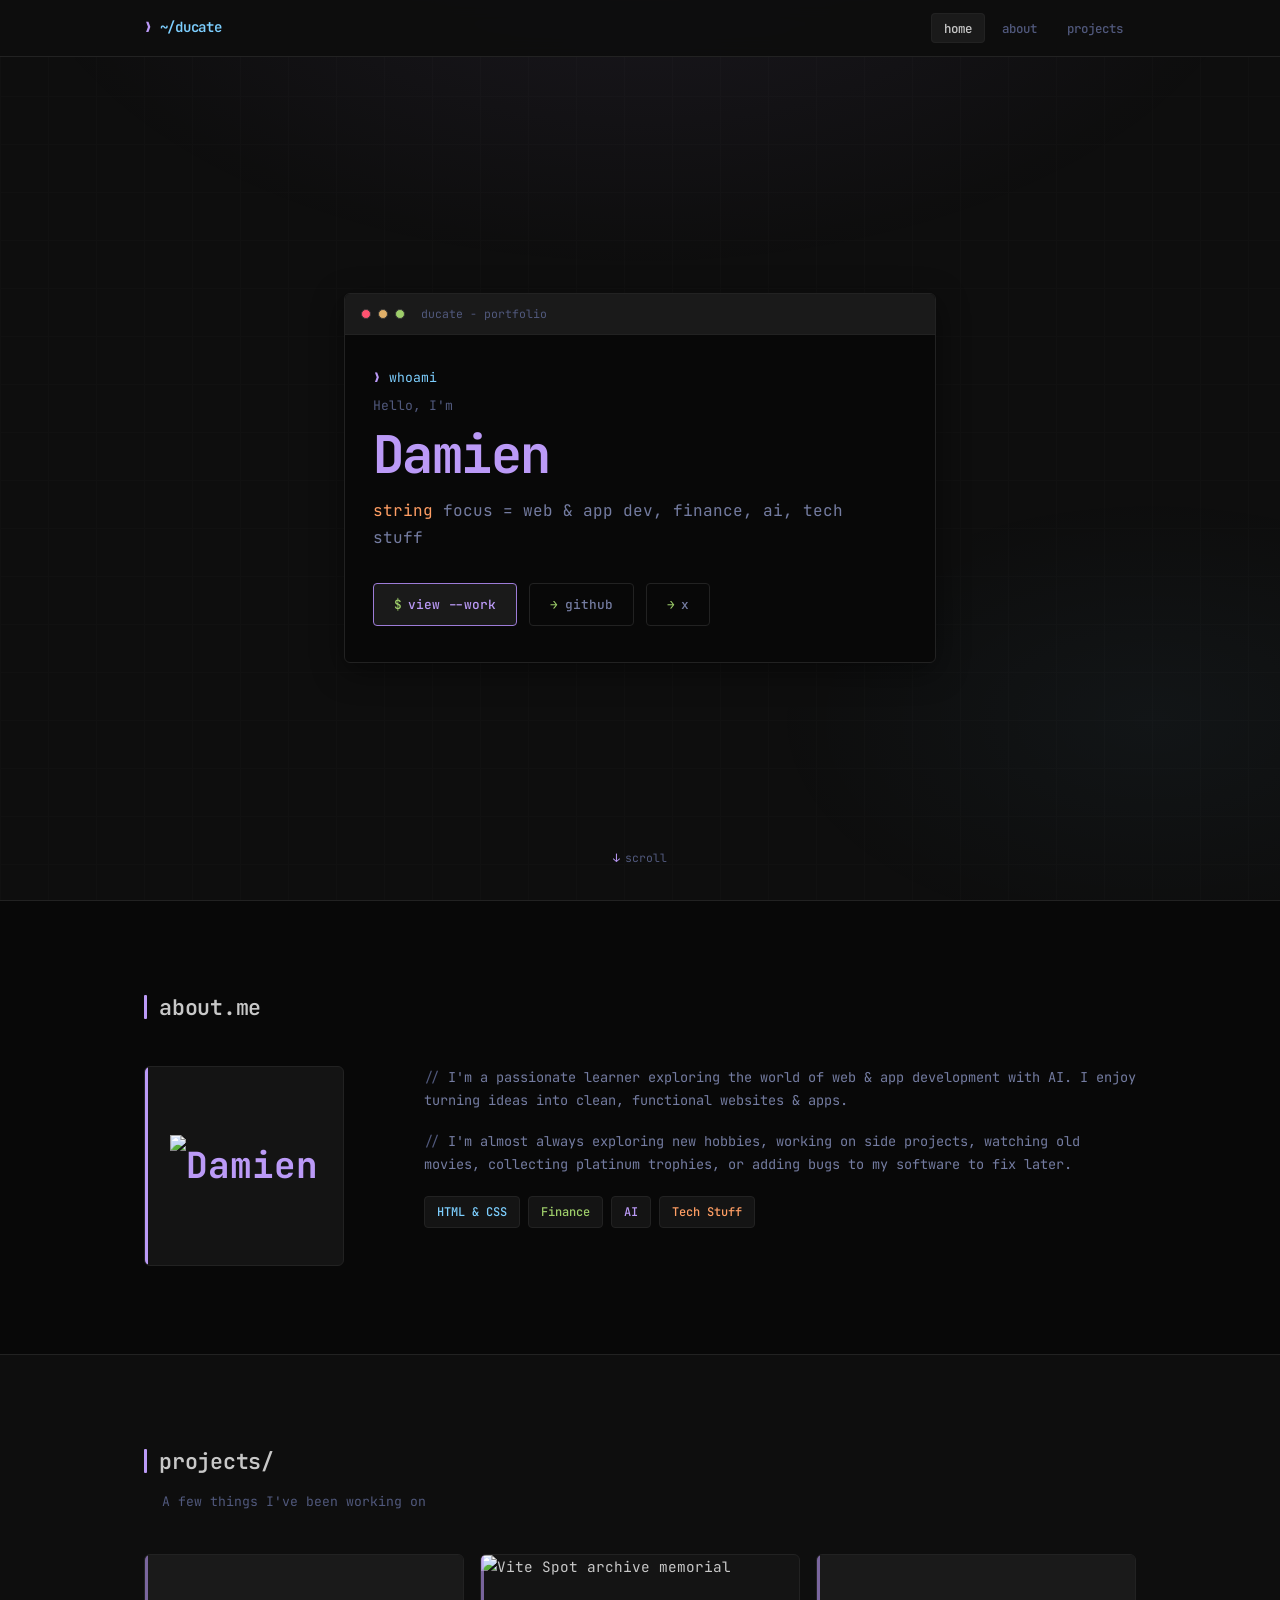
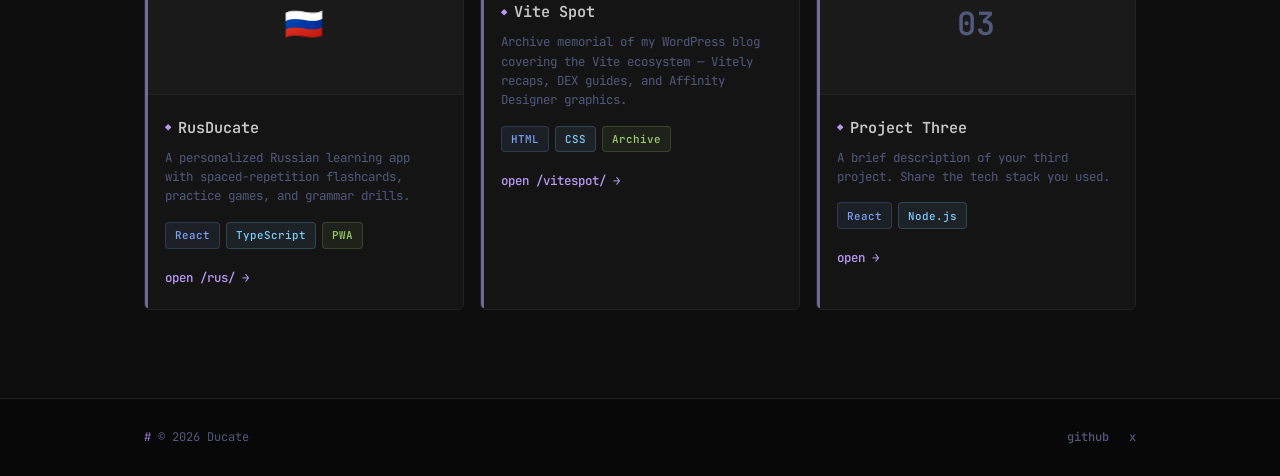
==== commit 733d1085: "Update hero focus line and about copy - Refocus string to web & app dev, finance, ai, tech stuff - E" ====
--- a/index.html
+++ b/index.html
@@ -53,7 +53,7 @@
             <p class="hero-greeting">Hello, I'm</p>
             <h1 class="hero-title"><span class="accent">Damien</span></h1>
             <p class="hero-subtitle">
-              <span class="type">string</span> focus = web design, finance, tech, ai
+              <span class="type">string</span> focus = web &amp; app dev, finance, ai, tech stuff
             </p>
             <div class="hero-actions">
               <a href="#projects" class="btn btn-primary">
@@ -81,14 +81,14 @@
         <div class="about-grid">
           <div class="about-image">
             <div class="avatar-placeholder">
-              <span>DD</span>
+              <img src="images/damien-avatar.jpg" alt="Damien" class="avatar-photo">
             </div>
           </div>
           <div class="about-text">
             <p>
               I'm a passionate learner exploring the world of web &amp; app
               development with AI. I enjoy turning ideas into clean, functional
-              websites.
+              websites &amp; apps.
             </p>
             <p>
               I'm almost always exploring new hobbies, working on side projects,
@@ -134,16 +134,17 @@
 
           <article class="project-card">
             <div class="project-image">
-              <div class="project-image-placeholder">02</div>
+              <img src="images/vitespot-card.webp" alt="Vite Spot archive memorial" class="project-image-cover" loading="lazy">
             </div>
             <div class="project-body">
-              <h3>Project Two</h3>
-              <p>A brief description of your second project. Highlight what you learned.</p>
+              <h3>Vite Spot</h3>
+              <p>Archive memorial of my WordPress blog covering the Vite ecosystem — Vitely recaps, DEX guides, and Affinity Designer graphics.</p>
               <div class="project-tags">
-                <span>JavaScript</span>
-                <span>API</span>
+                <span>HTML</span>
+                <span>CSS</span>
+                <span>Archive</span>
               </div>
-              <a href="#" class="project-link">open →</a>
+              <a href="/vitespot/" class="project-link">open /vitespot/ →</a>
             </div>
           </article>
 
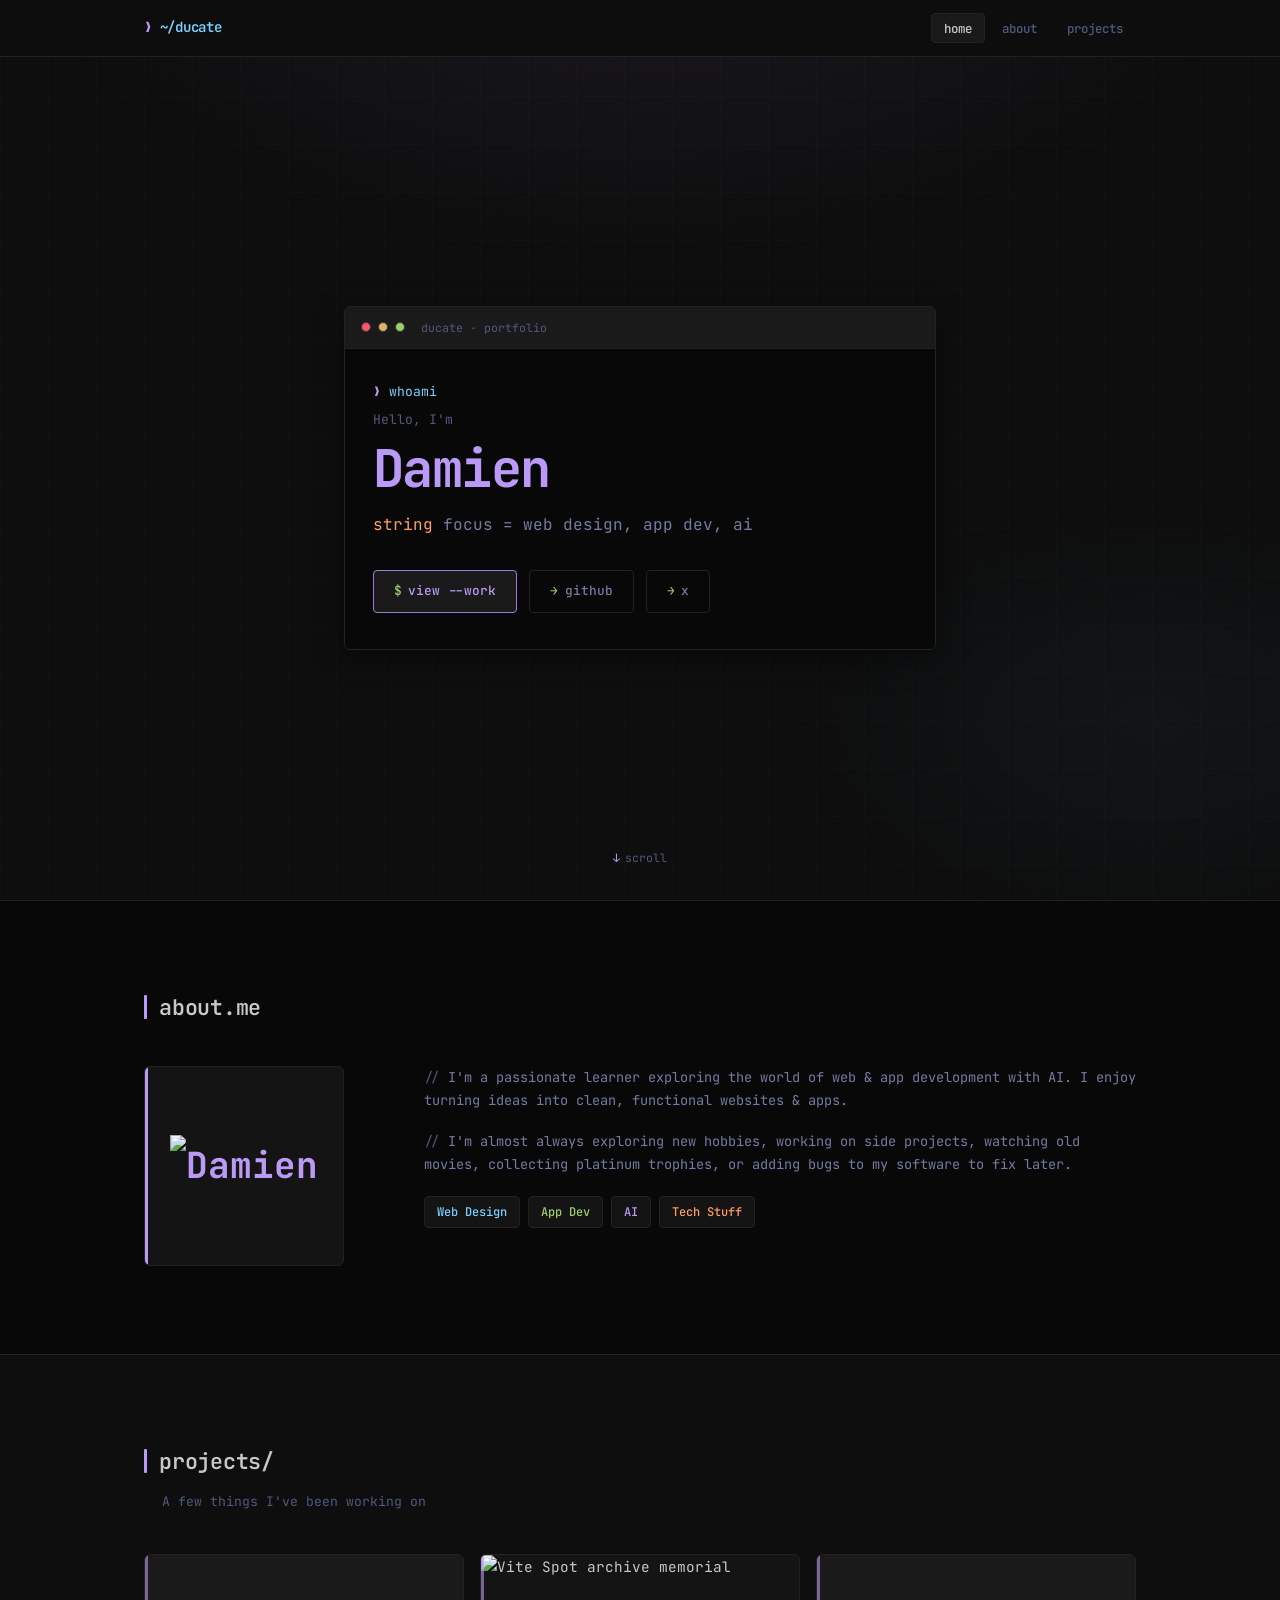
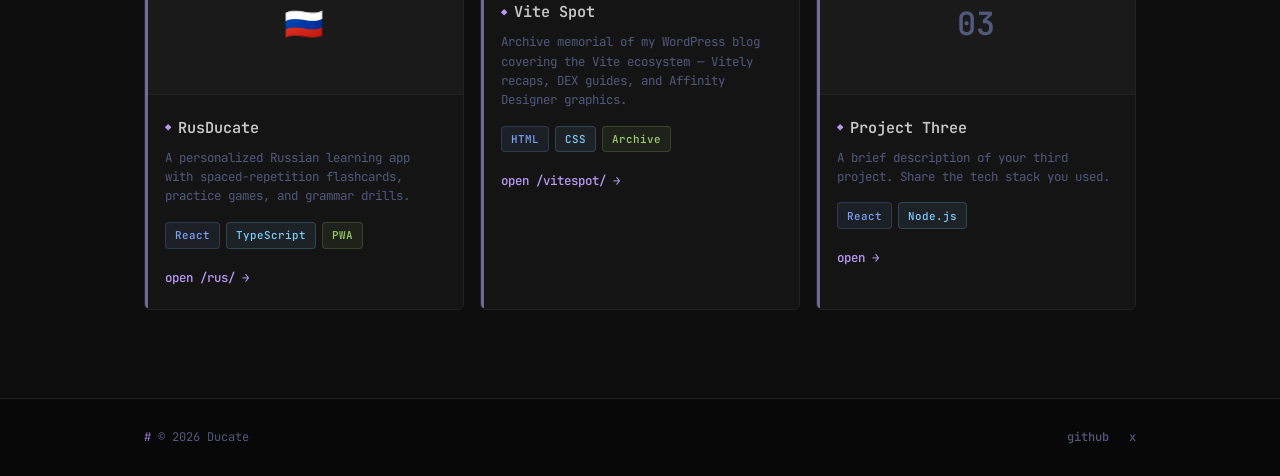
==== commit f56d8581: "Update hero focus line and skills tags - Focus: web design, app dev, ai - Skills: Web Design, App De" ====
--- a/index.html
+++ b/index.html
@@ -53,7 +53,7 @@
             <p class="hero-greeting">Hello, I'm</p>
             <h1 class="hero-title"><span class="accent">Damien</span></h1>
             <p class="hero-subtitle">
-              <span class="type">string</span> focus = web &amp; app dev, finance, ai, tech stuff
+              <span class="type">string</span> focus = web design, app dev, ai
             </p>
             <div class="hero-actions">
               <a href="#projects" class="btn btn-primary">
@@ -96,8 +96,8 @@
               my software to fix later.
             </p>
             <ul class="skills-list">
-              <li>HTML &amp; CSS</li>
-              <li>Finance</li>
+              <li>Web Design</li>
+              <li>App Dev</li>
               <li>AI</li>
               <li>Tech Stuff</li>
             </ul>
